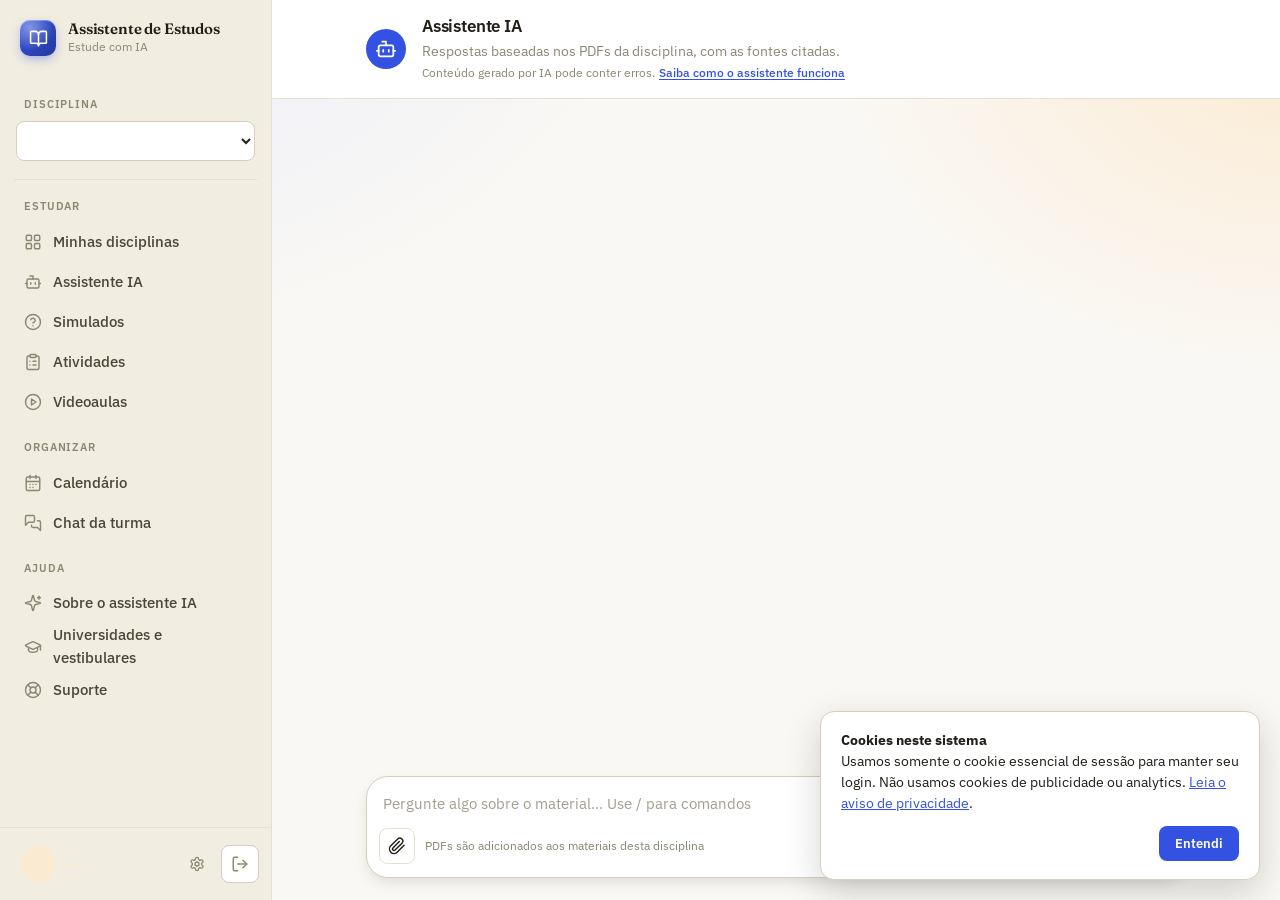
==== frontend/index.html @ 3749cef2 "Direitos do titular: baixar dados, excluir conta e canal LGPD (arts. 18 e 19) - GET /api/conta/meus-" ====
<!DOCTYPE html>
<html lang="pt-BR">
<head>
  <meta charset="UTF-8">
  <meta name="viewport" content="width=device-width, initial-scale=1.0">
  <title>Assistente de Estudos</title>
  <link rel="stylesheet" href="fontes/fontes.css">
  <link rel="stylesheet" href="style.css">
  <link rel="stylesheet" href="cookies.css">
  <script src="tema.js"></script>
</head>
<body class="pagina-app">
  <!-- Ícones (traço no estilo Lucide), usados com <svg><use href="#i-nome"/></svg> -->
  <svg class="sprite-icones" aria-hidden="true">
    <defs>
      <symbol id="i-livro" viewBox="0 0 24 24"><path d="M12 7v14"/><path d="M3 18a1 1 0 0 1-1-1V4a1 1 0 0 1 1-1h5a4 4 0 0 1 4 4 4 4 0 0 1 4-4h5a1 1 0 0 1 1 1v13a1 1 0 0 1-1 1h-6a3 3 0 0 0-3 3 3 3 0 0 0-3-3z"/></symbol>
      <symbol id="i-robo" viewBox="0 0 24 24"><path d="M12 8V4H8"/><rect width="16" height="12" x="4" y="8" rx="2"/><path d="M2 14h2"/><path d="M20 14h2"/><path d="M15 13v2"/><path d="M9 13v2"/></symbol>
      <symbol id="i-simulado" viewBox="0 0 24 24"><circle cx="12" cy="12" r="10"/><path d="M9.09 9a3 3 0 0 1 5.83 1c0 2-3 3-3 3"/><path d="M12 17h.01"/></symbol>
      <symbol id="i-atividade" viewBox="0 0 24 24"><rect width="8" height="4" x="8" y="2" rx="1"/><path d="M16 4h2a2 2 0 0 1 2 2v14a2 2 0 0 1-2 2H6a2 2 0 0 1-2-2V6a2 2 0 0 1 2-2h2"/><path d="M12 11h4"/><path d="M12 16h4"/><path d="M8 11h.01"/><path d="M8 16h.01"/></symbol>
      <symbol id="i-calendario" viewBox="0 0 24 24"><path d="M8 2v4"/><path d="M16 2v4"/><rect width="18" height="18" x="3" y="4" rx="2"/><path d="M3 10h18"/><path d="M8 14h.01"/><path d="M12 14h.01"/><path d="M16 14h.01"/><path d="M8 18h.01"/><path d="M12 18h.01"/></symbol>
      <symbol id="i-video" viewBox="0 0 24 24"><circle cx="12" cy="12" r="10"/><path d="m10 8 6 4-6 4Z"/></symbol>
      <symbol id="i-conversa" viewBox="0 0 24 24"><path d="M14 9a2 2 0 0 1-2 2H6l-4 4V4a2 2 0 0 1 2-2h8a2 2 0 0 1 2 2z"/><path d="M18 9h2a2 2 0 0 1 2 2v11l-4-4h-6a2 2 0 0 1-2-2v-1"/></symbol>
      <symbol id="i-grafico" viewBox="0 0 24 24"><path d="M3 3v16a2 2 0 0 0 2 2h16"/><path d="M18 17V9"/><path d="M13 17V5"/><path d="M8 17v-3"/></symbol>
      <symbol id="i-engrenagem" viewBox="0 0 24 24"><path d="M12.22 2h-.44a2 2 0 0 0-2 2v.18a2 2 0 0 1-1 1.73l-.43.25a2 2 0 0 1-2 0l-.15-.08a2 2 0 0 0-2.73.73l-.22.38a2 2 0 0 0 .73 2.73l.15.1a2 2 0 0 1 1 1.72v.51a2 2 0 0 1-1 1.74l-.15.09a2 2 0 0 0-.73 2.73l.22.38a2 2 0 0 0 2.73.73l.15-.08a2 2 0 0 1 2 0l.43.25a2 2 0 0 1 1 1.73V20a2 2 0 0 0 2 2h.44a2 2 0 0 0 2-2v-.18a2 2 0 0 1 1-1.73l.43-.25a2 2 0 0 1 2 0l.15.08a2 2 0 0 0 2.73-.73l.22-.39a2 2 0 0 0-.73-2.73l-.15-.08a2 2 0 0 1-1-1.74v-.5a2 2 0 0 1 1-1.74l.15-.09a2 2 0 0 0 .73-2.73l-.22-.38a2 2 0 0 0-2.73-.73l-.15.08a2 2 0 0 1-2 0l-.43-.25a2 2 0 0 1-1-1.73V4a2 2 0 0 0-2-2z"/><circle cx="12" cy="12" r="3"/></symbol>
      <symbol id="i-sair" viewBox="0 0 24 24"><path d="M9 21H5a2 2 0 0 1-2-2V5a2 2 0 0 1 2-2h4"/><path d="m16 17 5-5-5-5"/><path d="M21 12H9"/></symbol>
      <symbol id="i-menu" viewBox="0 0 24 24"><path d="M4 6h16M4 12h16M4 18h16"/></symbol>
      <symbol id="i-enviar" viewBox="0 0 24 24"><path d="M14.54 21.69a.5.5 0 0 0 .94-.03l6.5-19a.5.5 0 0 0-.64-.63l-19 6.5a.5.5 0 0 0-.02.93l7.93 3.18a2 2 0 0 1 1.11 1.11z"/><path d="m21.85 2.15-10.94 10.94"/></symbol>
      <symbol id="i-upload" viewBox="0 0 24 24"><path d="M21 15v4a2 2 0 0 1-2 2H5a2 2 0 0 1-2-2v-4"/><path d="m17 8-5-5-5 5"/><path d="M12 3v12"/></symbol>
      <symbol id="i-clipe" viewBox="0 0 24 24"><path d="m21.44 11.05-9.19 9.19a6 6 0 0 1-8.49-8.49l9.2-9.19a4 4 0 0 1 5.65 5.66l-9.2 9.19a2 2 0 0 1-2.82-2.83l8.48-8.48"/></symbol>
      <symbol id="i-parar" viewBox="0 0 24 24"><rect x="6" y="6" width="12" height="12" rx="2"/></symbol>
      <symbol id="i-mais" viewBox="0 0 24 24"><path d="M5 12h14"/><path d="M12 5v14"/></symbol>
      <symbol id="i-sino" viewBox="0 0 24 24"><path d="M10.27 21a2 2 0 0 0 3.46 0"/><path d="M3.26 15.33A1 1 0 0 0 4 17h16a1 1 0 0 0 .74-1.67C19.41 13.96 18 12.5 18 8A6 6 0 0 0 6 8c0 4.5-1.41 5.96-2.74 7.33"/></symbol>
      <symbol id="i-seta-esq" viewBox="0 0 24 24"><path d="m15 18-6-6 6-6"/></symbol>
      <symbol id="i-grade" viewBox="0 0 24 24"><rect width="7" height="7" x="3" y="3" rx="1.5"/><rect width="7" height="7" x="14" y="3" rx="1.5"/><rect width="7" height="7" x="14" y="14" rx="1.5"/><rect width="7" height="7" x="3" y="14" rx="1.5"/></symbol>
      <symbol id="i-busca" viewBox="0 0 24 24"><circle cx="11" cy="11" r="8"/><path d="m21 21-4.3-4.3"/></symbol>
      <symbol id="i-seta-dir" viewBox="0 0 24 24"><path d="m9 18 6-6-6-6"/></symbol>
      <symbol id="i-ajuda" viewBox="0 0 24 24"><circle cx="12" cy="12" r="10"/><path d="m4.93 4.93 4.24 4.24"/><path d="m14.83 9.17 4.24-4.24"/><path d="m14.83 14.83 4.24 4.24"/><path d="m9.17 14.83-4.24 4.24"/><circle cx="12" cy="12" r="4"/></symbol>
      <symbol id="i-brilho" viewBox="0 0 24 24"><path d="M9.94 15.5A2 2 0 0 0 8.5 14.06l-6.14-1.58a.5.5 0 0 1 0-.96L8.5 9.94A2 2 0 0 0 9.94 8.5l1.58-6.14a.5.5 0 0 1 .96 0L14.06 8.5A2 2 0 0 0 15.5 9.94l6.14 1.58a.5.5 0 0 1 0 .96L15.5 14.06a2 2 0 0 0-1.44 1.44l-1.58 6.14a.5.5 0 0 1-.96 0z"/><path d="M20 3v4"/><path d="M22 5h-4"/></symbol>
      <symbol id="i-formatura" viewBox="0 0 24 24"><path d="M21.42 10.922a1 1 0 0 0-.019-1.838L12.83 5.18a2 2 0 0 0-1.66 0L2.6 9.08a1 1 0 0 0 0 1.832l8.57 3.908a2 2 0 0 0 1.66 0z"/><path d="M22 10v6"/><path d="M6 12.5V16a6 3 0 0 0 12 0v-3.5"/></symbol>
    </defs>
  </svg>

  <!-- Barra do topo: só aparece no celular, para abrir a barra lateral -->
  <header class="barra-movel">
    <button type="button" id="abrir-lateral" class="botao-icone" aria-label="Abrir menu"
      aria-controls="lateral" aria-expanded="false"><svg><use href="#i-menu"/></svg></button>
    <span class="logo"><span class="logo-icone"><svg><use href="#i-livro"/></svg></span><strong>Assistente de Estudos</strong></span>
  </header>

  <div class="app">
    <aside class="lateral" id="lateral">
      <div class="lateral-logo">
        <span class="logo-icone"><svg><use href="#i-livro"/></svg></span>
        <div class="logo-texto">
          <strong>Assistente de Estudos</strong>
          <small>Estude com IA</small>
        </div>
      </div>

      <div class="lateral-meio">
        <section class="grupo-lateral">
          <h2>Disciplina</h2>
          <div class="linha-disciplina">
            <select id="select-disciplina" aria-label="Disciplina"></select>
            <button id="botao-nova-disciplina" type="button" class="botao-icone" title="Nova disciplina"
              aria-label="Nova disciplina" data-so-professor hidden><svg><use href="#i-mais"/></svg></button>
          </div>
          <button id="botao-remover-disciplina" type="button" class="link-perigo" hidden>Remover disciplina</button>
        </section>

        <nav class="menu grupo-lateral" id="menu" aria-label="Menu principal">
          <h2>Estudar</h2>
          <button type="button" data-tela="disciplinas"><svg><use href="#i-grade"/></svg><span>Minhas disciplinas</span></button>
          <button type="button" data-tela="assistente"><svg><use href="#i-robo"/></svg><span>Assistente IA</span></button>
          <button type="button" data-tela="simulados"><svg><use href="#i-simulado"/></svg><span>Simulados</span></button>
          <button type="button" data-tela="atividades"><svg><use href="#i-atividade"/></svg><span>Atividades</span></button>
          <button type="button" data-tela="videos"><svg><use href="#i-video"/></svg><span>Videoaulas</span></button>
          <h2>Organizar</h2>
          <button type="button" data-tela="calendario"><svg><use href="#i-calendario"/></svg><span>Calendário</span></button>
          <button type="button" data-tela="turma"><svg><use href="#i-conversa"/></svg><span>Chat da turma</span></button>
          <button type="button" data-tela="painel" data-so-professor hidden><svg><use href="#i-grafico"/></svg><span>Painel da turma</span></button>
          <h2>Ajuda</h2>
          <button type="button" data-tela="sobre-ia"><svg><use href="#i-brilho"/></svg><span>Sobre o assistente IA</span></button>
          <button type="button" data-tela="parcerias"><svg><use href="#i-formatura"/></svg><span>Universidades e vestibulares</span></button>
          <button type="button" data-tela="suporte"><svg><use href="#i-ajuda"/></svg><span>Suporte</span></button>
        </nav>

        <section id="secao-materiais" class="grupo-lateral" hidden>
          <h2>Materiais</h2>
          <label class="botao-upload" data-so-professor hidden>
            <svg><use href="#i-upload"/></svg> Enviar PDF
            <input type="file" id="input-pdf" accept=".pdf" multiple hidden>
          </label>
          <p class="dica aviso-upload" data-so-professor hidden>Não envie PDFs com dados pessoais de outras
            pessoas (listas de chamada, notas, documentos). O texto vai para o provedor de IA.</p>
          <p id="status-upload" class="status"></p>
          <ul id="lista-documentos"></ul>
        </section>
      </div>

      <!-- Conta: clicar abre as Configurações -->
      <div class="lateral-conta">
        <button type="button" class="conta" data-tela="config" title="Configurações da conta">
          <span class="avatar" id="avatar-usuario" aria-hidden="true"></span>
          <span class="conta-texto">
            <strong id="nome-usuario"></strong>
            <span id="tipo-usuario" class="selo"></span>
          </span>
          <svg class="engrenagem" aria-hidden="true"><use href="#i-engrenagem"/></svg>
        </button>
        <button type="button" id="botao-sair" class="botao-icone" title="Sair" aria-label="Sair"><svg><use href="#i-sair"/></svg></button>
      </div>
    </aside>
    <div class="fundo-lateral" id="fundo-lateral" hidden></div>

    <!-- Cada <main class="tela"> é uma opção do menu; só uma fica visível -->
    <main class="tela pagina" id="tela-disciplinas" hidden>
      <header class="cabecalho-pagina">
        <span class="icone-pagina"><svg><use href="#i-grade"/></svg></span>
        <div>
          <h2>Minhas disciplinas</h2>
          <p>Encontre uma disciplina, acompanhe seu progresso nas aulas e veja as atividades de cada uma.</p>
        </div>
      </header>

      <div class="resumo-geral" id="resumo-geral"></div>

      <div class="barra-busca">
        <label class="campo-busca">
          <svg><use href="#i-busca"/></svg>
          <input type="search" id="busca-disciplinas" placeholder="Buscar disciplina, aula ou atividade..."
            autocomplete="off" aria-label="Buscar disciplinas">
          <kbd title="Atalho para buscar">/</kbd>
        </label>
        <div class="filtros" role="group" aria-label="Filtrar disciplinas">
          <button type="button" class="filtro ativo" data-filtro="todas">Todas</button>
          <button type="button" class="filtro" data-filtro="andamento">Em andamento</button>
          <button type="button" class="filtro" data-filtro="pendencias">Com pendências</button>
          <button type="button" class="filtro" data-filtro="concluidas">Concluídas</button>
        </div>
        <div class="matricular-materia" id="bloco-matricular" hidden>
          <select id="select-nova-materia" aria-label="Escolher matéria para adicionar"></select>
          <button type="button" id="botao-matricular" class="botao-icone" title="Adicionar matéria">
            <svg><use href="#i-mais"/></svg>
          </button>
        </div>
      </div>

      <p class="contagem-busca" id="contagem-busca" aria-live="polite"></p>
      <div class="grade-disciplinas" id="grade-disciplinas"></div>
    </main>

    <main class="tela chat" id="tela-assistente">
      <header class="cabecalho-pagina cabecalho-chat">
        <span class="icone-pagina avatar-logo-assistente" role="img" aria-label="Logo do Assistente de Estudos"><svg><use href="#i-robo"/></svg></span>
        <div>
          <h2>Assistente IA</h2>
          <p id="assistente-subtitulo">Respostas baseadas nos PDFs da disciplina, com as fontes citadas.</p>
          <p class="aviso-ia">Conteúdo gerado por IA pode conter erros.
            <button type="button" class="link-ia" data-tela="sobre-ia">Saiba como o assistente funciona</button></p>
        </div>
      </header>
      <div id="mensagens"></div>
      <form id="form-pergunta" class="compositor">
        <div class="compositor-caixa">
          <div id="anexos-chat" class="anexos-chat" aria-label="Arquivos anexados" hidden></div>
          <div class="compositor-editor">
            <textarea id="input-pergunta" rows="1" placeholder="Pergunte algo sobre o material... Use / para comandos" autocomplete="off" aria-label="Escreva sua pergunta"></textarea>
            <div id="menu-comandos" class="menu-comandos" role="listbox" aria-label="Comandos" hidden></div>
          </div>
          <div class="compositor-rodape">
            <div class="compositor-esquerda">
              <button type="button" id="anexar-pdf" class="botao-anexo" aria-label="Anexar PDF" title="Anexar PDF"><svg><use href="#i-clipe"/></svg></button>
              <span class="compositor-dica">PDFs são adicionados aos materiais desta disciplina</span>
            </div>
            <button type="submit" id="enviar-pergunta" class="botao-enviar-chat" aria-label="Enviar pergunta">
              <svg class="icone-enviar"><use href="#i-enviar"/></svg><svg class="icone-parar" hidden><use href="#i-parar"/></svg><span class="label-enviar">Enviar</span>
            </button>
          </div>
          <input type="file" id="input-anexos" accept=".pdf,application/pdf" multiple hidden>
        </div>
        <p id="compositor-estado" class="compositor-estado" aria-live="polite"></p>
      </form>
    </main>

    <main class="tela pagina" id="tela-simulados" hidden>
      <header class="cabecalho-pagina">
        <span class="icone-pagina"><svg><use href="#i-simulado"/></svg></span>
        <div>
          <h2>Simulados</h2>
          <p>Questões de múltipla escolha geradas a partir dos materiais, com correção e explicação.</p>
        </div>
      </header>
      <div class="precisa-disciplina">
        <form id="form-simulado" class="cartao-form linha-form">
          <label>Material <select id="simulado-arquivo" required></select></label>
          <label>Questões
            <select id="simulado-quantidade">
              <option>5</option><option selected>10</option><option>15</option><option>20</option>
            </select>
          </label>
          <button type="submit" class="botao-primario">Gerar simulado</button>
        </form>
        <div id="simulado-area"></div>
        <h3 class="titulo-secao">Meus resultados</h3>
        <div id="simulado-historico"></div>
      </div>
    </main>

    <main class="tela pagina" id="tela-atividades" hidden>
      <header class="cabecalho-pagina">
        <span class="icone-pagina"><svg><use href="#i-atividade"/></svg></span>
        <div>
          <h2>Atividades</h2>
          <p>Tarefas publicadas pelo professor, com prazo de entrega e correção.</p>
        </div>
      </header>
      <div class="precisa-disciplina">
        <form id="form-atividade" class="cartao-form" data-so-professor hidden>
          <h3>Nova atividade</h3>
          <div class="linha-campos">
            <label>Título <input type="text" name="titulo" required maxlength="150"></label>
            <label>Prazo de entrega <input type="date" name="prazo" required></label>
          </div>
          <label>Enunciado <textarea name="descricao" rows="4" maxlength="5000"></textarea></label>
          <button type="submit" class="botao-primario">Publicar atividade</button>
        </form>
        <div id="lista-atividades"></div>
      </div>
    </main>

    <main class="tela pagina" id="tela-calendario" hidden>
      <header class="cabecalho-pagina">
        <span class="icone-pagina"><svg><use href="#i-calendario"/></svg></span>
        <div>
          <h2>Calendário</h2>
          <p>Aulas, provas, prazos e lembretes nos dias e horários que você escolher.</p>
        </div>
        <button type="button" id="botao-notificacoes" class="botao-secundario" hidden>🔔 Ativar notificações</button>
      </header>
      <div class="precisa-disciplina">
        <!-- Cartão de agendamento: dias à esquerda, horários à direita, resumo embaixo -->
        <section class="agenda">
          <div class="agenda-corpo">
            <div class="agenda-calendario">
              <div class="calendario-topo">
                <strong id="mes-titulo"></strong>
                <button type="button" id="mes-hoje">Hoje</button>
                <button type="button" id="mes-anterior" aria-label="Mês anterior"><svg><use href="#i-seta-esq"/></svg></button>
                <button type="button" id="mes-seguinte" aria-label="Próximo mês"><svg><use href="#i-seta-dir"/></svg></button>
              </div>
              <div class="legenda">
                <span><i class="ponto turma"></i> Turma</span>
                <span><i class="ponto pessoal"></i> Pessoal</span>
                <span><i class="ponto prazo"></i> Prazo de atividade</span>
                <span><i class="ponto escolhido"></i> Escolhido</span>
              </div>
              <div id="grade-calendario" class="grade-calendario"></div>
              <p class="dica">Clique nos dias em que quer ser lembrado. Dá para escolher vários.</p>
            </div>
            <div class="agenda-horarios" id="lista-horarios" role="listbox" aria-label="Horário"></div>
          </div>

          <form id="form-evento" class="agenda-rodape">
            <div class="linha-campos">
              <label>O que lembrar <input type="text" name="titulo" required maxlength="120" placeholder="Ex.: Revisar SQL"></label>
              <label>Repetir
                <select name="repetir">
                  <option value="1">Não repetir</option>
                  <option value="4">Toda semana, por 4 semanas</option>
                  <option value="8">Toda semana, por 8 semanas</option>
                  <option value="12">Toda semana, por 12 semanas</option>
                  <option value="16">Toda semana, por 16 semanas</option>
                </select>
              </label>
            </div>
            <label>Observação <input type="text" name="descricao" maxlength="1000" placeholder="Opcional"></label>
            <div class="linha-resumo">
              <p id="resumo-agenda" class="resumo-agenda">Escolha um ou mais dias no calendário.</p>
              <button type="button" id="limpar-dias" class="link-perigo" hidden>Limpar dias</button>
              <button type="submit" id="salvar-evento" class="botao-primario" disabled>Salvar lembrete</button>
            </div>
          </form>
        </section>

        <h3 id="dia-titulo" class="titulo-secao">Próximos eventos</h3>
        <div id="lista-eventos"></div>
      </div>
    </main>

    <main class="tela pagina" id="tela-videos" hidden>
      <header class="cabecalho-pagina">
        <span class="icone-pagina"><svg><use href="#i-video"/></svg></span>
        <div>
          <h2>Videoaulas</h2>
          <p>Vídeos indicados pelo professor para complementar o material.</p>
        </div>
      </header>
      <div class="precisa-disciplina">
        <form id="form-video" class="cartao-form" data-so-professor hidden>
          <h3>Adicionar videoaula</h3>
          <div class="linha-campos">
            <label>Título <input type="text" name="titulo" required maxlength="150"></label>
            <label>Link do vídeo <small>(YouTube ou outro site)</small>
              <input type="url" name="url" required placeholder="https://www.youtube.com/watch?v=...">
            </label>
          </div>
          <label>Descrição <textarea name="descricao" rows="2" maxlength="1000"></textarea></label>
          <button type="submit" class="botao-primario">Adicionar</button>
        </form>
        <div id="lista-videos" class="grade-videos"></div>
      </div>
    </main>

    <main class="tela chat" id="tela-turma" hidden>
      <header class="cabecalho-pagina cabecalho-chat">
        <span class="icone-pagina"><svg><use href="#i-conversa"/></svg></span>
        <div>
          <h2>Chat da turma <small id="turma-disciplina"></small></h2>
          <p>Converse com colegas e professores da disciplina.</p>
        </div>
      </header>
      <div id="mensagens-turma" class="precisa-disciplina"></div>
      <form id="form-turma" class="precisa-disciplina compositor">
        <input type="text" id="input-turma" placeholder="Escreva para a turma..." autocomplete="off" maxlength="1000">
        <button type="submit"><svg><use href="#i-enviar"/></svg><span>Enviar</span></button>
      </form>
    </main>

    <main class="tela pagina" id="tela-painel" hidden>
      <header class="cabecalho-pagina">
        <span class="icone-pagina"><svg><use href="#i-grafico"/></svg></span>
        <div>
          <h2>Painel da turma</h2>
          <p>Desempenho e dúvidas dos alunos em <strong id="painel-disciplina"></strong>.</p>
        </div>
      </header>
      <div class="precisa-disciplina">
        <div class="abas">
          <button type="button" class="aba ativa" data-aba="notas">Notas dos simulados</button>
          <button type="button" class="aba" data-aba="perguntas">Perguntas dos alunos</button>
        </div>
        <div id="painel-conteudo"></div>
      </div>
    </main>

    <main class="tela pagina" id="tela-parcerias" hidden>
      <header class="cabecalho-pagina">
        <span class="icone-pagina"><svg><use href="#i-formatura"/></svg></span>
        <div>
          <h2>Universidades e vestibulares</h2>
          <p>Informativo: cursos de TI de universidades conhecidas, nota do MEC e formas de ingresso. Não há parceria
            formal com essas instituições.</p>
        </div>
      </header>

      <section class="hero-parcerias">
        <span class="hero-selo">🎓 Cursos de TI pelo país</span>
        <h3>Compare cursos de tecnologia de universidades conhecidas</h3>
        <p>Nota do MEC, forma de ingresso e datas de inscrição, úteis para transferência, segunda graduação ou para
          indicar a colegas.</p>
        <div id="resumo-parcerias" class="resumo-parcerias"></div>
      </section>

      <div id="destaque-inscricao" class="destaque-inscricao" hidden></div>

      <div class="barra-parcerias">
        <label class="busca-parcerias">
          <svg aria-hidden="true"><use href="#i-busca"/></svg>
          <input type="search" id="busca-parcerias" placeholder="Buscar universidade, sigla ou cidade..." autocomplete="off">
        </label>
        <select id="regiao-parcerias" aria-label="Filtrar por região"></select>
      </div>
      <div class="filtros-parcerias" id="filtros-parcerias" role="group" aria-label="Filtrar por tipo de ingresso"></div>

      <div id="lista-parcerias" class="grade-parcerias"></div>

      <p class="aviso-fontes glare">ℹ️ O <strong>CPC</strong> (Conceito Preliminar de Curso, de 1 a 5) vem do ranking
        do MEC compilado por portais de vestibular e pode estar desatualizado; as datas vêm dos sites oficiais.
        Confira sempre o <strong>edital oficial</strong> antes de se inscrever.</p>
    </main>

    <main class="tela pagina" id="tela-sobre-ia" hidden>
      <header class="cabecalho-pagina">
        <span class="icone-pagina"><svg><use href="#i-brilho"/></svg></span>
        <div>
          <h2>Sobre o assistente IA</h2>
          <p>O que é o assistente, onde a inteligência artificial é usada no sistema e como usá-la bem.</p>
        </div>
      </header>

      <section class="identificacao-ia glare">
        <span class="selo-ia"><svg><use href="#i-robo"/></svg> Você está usando uma inteligência artificial</span>
        <p>O <strong>Assistente IA</strong> não é uma pessoa nem um professor. É um programa que usa um
          <strong>modelo de linguagem generativo</strong> para escrever respostas a partir dos PDFs da disciplina.
          Ele pode errar: confira sempre as fontes citadas e, em caso de dúvida, fale com o professor.</p>
        <dl class="ficha-ia" id="ficha-ia"><div><dt>Modelo</dt><dd>Carregando...</dd></div></dl>
      </section>

      <h3 class="titulo-secao">Como uma resposta é gerada</h3>
      <ol class="passos-ia">
        <li class="glare"><strong>Indexação</strong><span>Cada PDF enviado é dividido em trechos, e cada trecho vira um vetor numérico (embedding).</span></li>
        <li class="glare"><strong>Busca</strong><span>Sua pergunta também vira um vetor, e o sistema encontra os <b data-ia="top_k">5</b> trechos mais parecidos do material.</span></li>
        <li class="glare"><strong>Geração</strong><span>Os trechos e a pergunta vão para o modelo, que é instruído a responder <em>somente</em> com base neles.</span></li>
        <li class="glare"><strong>Citação</strong><span>A resposta mostra de qual arquivo e página veio cada informação. Se não achar, o assistente avisa.</span></li>
      </ol>
      <p class="dica">Essa técnica se chama <strong>RAG</strong> (Retrieval-Augmented Generation, ou geração aumentada por recuperação).</p>

      <h3 class="titulo-secao">Onde a IA é usada</h3>
      <div class="tabela-rolavel">
        <table>
          <thead><tr><th>Área</th><th>Usa IA?</th><th>O que a IA faz</th></tr></thead>
          <tbody>
            <tr><td>Assistente IA (chat)</td><td><span class="etiqueta azul">Sim</span></td><td>Responde perguntas com base nos trechos do material, citando as fontes.</td></tr>
            <tr><td>Resumo e flashcards</td><td><span class="etiqueta azul">Sim</span></td><td>Lê o PDF inteiro e gera um resumo de estudo ou cartões de pergunta e resposta.</td></tr>
            <tr><td>Simulados</td><td><span class="etiqueta azul">Sim</span></td><td>Cria questões de múltipla escolha com explicação. A correção é automática, pelo gabarito.</td></tr>
            <tr><td>Envio de PDFs</td><td><span class="etiqueta azul">Sim</span></td><td>Gera os embeddings usados na busca. O conteúdo do arquivo não é alterado.</td></tr>
            <tr><td>Atividades</td><td><span class="etiqueta verde">Não</span></td><td>Publicadas e corrigidas pelo professor.</td></tr>
            <tr><td>Calendário, videoaulas e chat da turma</td><td><span class="etiqueta verde">Não</span></td><td>Conteúdo escrito por alunos e professores.</td></tr>
          </tbody>
        </table>
      </div>

      <div class="colunas colunas-ia">
        <div class="cartao-form glare">
          <h3>O que o assistente faz</h3>
          <ul class="lista-ia pode">
            <li>Explica conceitos do material com outras palavras</li>
            <li>Resume aulas e cria perguntas de revisão</li>
            <li>Aponta arquivo e página de cada informação</li>
            <li>Avisa quando a resposta não está no material</li>
          </ul>
        </div>
        <div class="cartao-form glare">
          <h3>O que ele não faz</h3>
          <ul class="lista-ia nao-pode">
            <li>Usar conhecimento de fora dos PDFs da disciplina</li>
            <li>Ler PDFs escaneados (só imagem, sem texto)</li>
            <li>Lembrar de conversas anteriores: cada pergunta é independente</li>
            <li>Substituir o professor, corrigir atividades ou dar notas</li>
          </ul>
        </div>
        <div class="cartao-form glare">
          <h3>Seus dados</h3>
          <ul class="lista-ia">
            <li>As perguntas e os trechos do material são enviados à API do <span data-ia="provedor">Google Gemini</span> para gerar a resposta.</li>
            <li>Suas perguntas e as respostas ficam salvas, e o <strong>professor pode vê-las</strong> no Painel da turma.</li>
            <li>Não escreva senhas, documentos ou dados pessoais nas perguntas.</li>
          </ul>
        </div>
        <div class="cartao-form glare">
          <h3>Uso responsável</h3>
          <ul class="lista-ia">
            <li>Use a IA para estudar, não para copiar respostas de atividades avaliadas.</li>
            <li>Confira as fontes antes de confiar em uma resposta.</li>
            <li>Se o assistente errar ou inventar algo, relate na aba <button type="button" class="link-ia" data-tela="suporte">Suporte</button>.</li>
          </ul>
        </div>
      </div>
    </main>

    <main class="tela pagina" id="tela-suporte" hidden>
      <header class="cabecalho-pagina">
        <span class="icone-pagina"><svg><use href="#i-ajuda"/></svg></span>
        <div>
          <h2>Suporte</h2>
          <p id="suporte-subtitulo">Respostas para as dúvidas mais comuns e um canal para relatar problemas.</p>
        </div>
      </header>

      <label class="campo-busca busca-faq">
        <svg><use href="#i-busca"/></svg>
        <input type="search" id="busca-faq" placeholder="Buscar nas perguntas frequentes..." autocomplete="off" aria-label="Buscar nas perguntas frequentes">
      </label>
      <h3 class="titulo-secao">Perguntas frequentes</h3>
      <div class="lista-animada"><div class="faq lista-animada-rolagem" id="faq" tabindex="0" aria-label="Perguntas frequentes (use as setas para navegar)"></div></div>
      <p class="dica" id="faq-vazio" hidden>Nenhuma pergunta encontrada. Abra um chamado abaixo.</p>

      <h3 class="titulo-secao">Não achou o que procurava?</h3>
      <form id="form-chamado" class="cartao-form">
        <h3>Abrir chamado</h3>
        <div class="linha-campos">
          <label>Assunto <input type="text" name="assunto" required maxlength="150" placeholder="Ex.: Erro ao enviar PDF"></label>
          <label>Categoria
            <select name="categoria" id="categoria-chamado">
              <option>Dúvida de uso</option>
              <option>Problema técnico</option>
              <option>Assistente IA</option>
              <option>Conta e acesso</option>
              <option>Privacidade e dados pessoais (LGPD)</option>
              <option>Sugestão</option>
            </select>
          </label>
        </div>
        <label>Descreva o que aconteceu <small>(o que você fez, o que esperava e a mensagem de erro, se houver)</small>
          <textarea name="mensagem" rows="4" required maxlength="5000"></textarea>
        </label>
        <button type="submit" class="botao-primario">Enviar chamado</button>
        <p class="status" role="status"></p>
      </form>

      <h3 class="titulo-secao" id="titulo-chamados">Meus chamados</h3>
      <div class="lista-animada"><div id="lista-chamados" class="lista-animada-rolagem" tabindex="0" aria-label="Chamados (use as setas para navegar)"></div></div>
    </main>

    <main class="tela pagina" id="tela-config" hidden>
      <header class="cabecalho-pagina">
        <span class="icone-pagina"><svg><use href="#i-engrenagem"/></svg></span>
        <div>
          <h2>Configurações</h2>
          <p>Seu perfil, sua senha e a aparência do sistema.</p>
        </div>
      </header>
      <div class="colunas">
        <form id="form-perfil" class="cartao-form">
          <h3>Perfil</h3>
          <label>Nome <input type="text" name="nome" required autocomplete="name"></label>
          <label>E-mail <input type="email" name="email" disabled></label>
          <label>Tipo de conta <input type="text" name="tipo" disabled></label>
          <button type="submit" class="botao-primario">Salvar</button>
          <p class="status" role="status"></p>
        </form>

        <form id="form-senha" class="cartao-form">
          <h3>Trocar senha</h3>
          <label>Senha atual <input type="password" name="senha_atual" required autocomplete="current-password"></label>
          <label>Nova senha <small>(10 a 128 caracteres)</small>
            <input type="password" name="nova_senha" required minlength="10" maxlength="128" autocomplete="new-password">
          </label>
          <label>Confirmar nova senha
            <input type="password" name="confirmar" required minlength="10" maxlength="128" autocomplete="new-password">
          </label>
          <button type="submit" class="botao-primario">Trocar senha</button>
          <p class="status" role="status"></p>
        </form>

        <div class="cartao-form">
          <h3>Aparência</h3>
          <fieldset class="escolha-tema">
            <legend class="rotulo">Tema</legend>
            <label><input type="radio" name="tema" value="claro"><span>☀️ Claro</span></label>
            <label><input type="radio" name="tema" value="escuro"><span>🌙 Escuro</span></label>
          </fieldset>
        </div>

        <div class="cartao-form">
          <h3>Segurança</h3>
          <p class="dica">Saia da sua conta em todos os outros navegadores e dispositivos.</p>
          <button type="button" id="botao-encerrar-sessoes" class="botao-secundario">Encerrar outras sessões</button>
          <p class="status" id="status-sessoes" role="status"></p>
        </div>

        <div class="cartao-form">
          <h3>Privacidade e cookies</h3>
          <p class="dica">Este sistema usa apenas o cookie essencial de sessão.</p>
          <a href="/privacidade.html">Abrir aviso de privacidade</a><br>
          <button type="button" id="abrir-aviso-cookies" class="botao-secundario">Rever aviso de cookies</button>
        </div>

        <div class="cartao-form cartao-seus-dados">
          <h3>Seus dados</h3>
          <p class="dica">Baixe tudo o que o sistema guarda sobre você, num arquivo JSON, ou exclua sua conta.
            Outros pedidos: Suporte, categoria "Privacidade e dados pessoais (LGPD)".</p>
          <a class="botao-secundario" href="/api/conta/meus-dados" download>Baixar meus dados</a>
          <form id="form-excluir-conta" class="form-excluir-conta">
            <h4>Excluir minha conta</h4>
            <p class="dica">Apaga sua conta, perguntas, notas, mensagens, entregas e lembretes. Disciplinas que você
              criou continuam para os alunos, sem o seu nome. Não dá para desfazer.</p>
            <label>Sua senha <input type="password" name="senha" autocomplete="current-password" required maxlength="128"></label>
            <label>Digite EXCLUIR para confirmar <input type="text" name="confirmacao" autocomplete="off" required maxlength="20"></label>
            <button type="submit" class="botao-perigo">Excluir minha conta</button>
            <p class="status" role="status"></p>
          </form>
        </div>

        <div class="cartao-form" data-so-admin hidden>
          <h3>Disciplinas sem professor</h3>
          <p class="dica">Ficaram de professores que excluíram a conta. Transfira para outro professor ou remova a
            disciplina pelo menu lateral.</p>
          <ul id="lista-sem-professor" class="lista-sem-professor"></ul>
          <p class="status" id="status-sem-professor" role="status"></p>
        </div>
      </div>
    </main>
  </div>

  <!-- Avisos de lembretes na hora marcada (aparecem em qualquer tela) -->
  <div id="avisos" class="avisos" aria-live="polite"></div>

  <!-- Ciência do aviso de privacidade e idade mínima (contas criadas antes da regra ou aviso atualizado) -->
  <dialog id="modal-ciencia" class="modal-ciencia" aria-labelledby="titulo-ciencia">
    <form id="form-ciencia">
      <h2 id="titulo-ciencia">Antes de continuar</h2>
      <p>O aviso de privacidade foi atualizado ou ainda falta confirmar a idade mínima. Leia o aviso e confirme
        para seguir usando o Assistente de Estudos.</p>
      <label class="caixa-declaracao"><input type="checkbox" name="aceite_privacidade">
        <span>Li o <a href="/privacidade.html" target="_blank" rel="noopener">aviso de privacidade</a>.</span></label>
      <label class="caixa-declaracao"><input type="checkbox" name="declara_maioridade">
        <span>Tenho 18 anos ou mais.</span></label>
      <p class="status" role="alert"></p>
      <div class="linha-botoes">
        <button type="submit" class="botao-primario">Continuar</button>
        <button type="button" id="botao-menor-18" class="botao-secundario">Tenho menos de 18 anos</button>
      </div>
      <div id="texto-menor-18" class="menor-18" hidden>
        <p>O Assistente de Estudos é só para quem tem 18 anos ou mais, porque o provedor de IA que usamos não permite
          o uso por menores. Você pode baixar seus dados e excluir a conta agora.</p>
        <div class="linha-botoes">
          <a class="botao-secundario" href="/api/conta/meus-dados" download>Baixar meus dados</a>
          <button type="button" id="botao-excluir-menor" class="botao-perigo">Excluir minha conta</button>
          <button type="button" id="botao-sair-menor" class="botao-secundario">Sair</button>
        </div>
        <div id="excluir-menor" class="excluir-menor" hidden>
          <label>Sua senha <input type="password" id="senha-excluir-menor" autocomplete="current-password" maxlength="128"></label>
          <button type="button" id="confirmar-excluir-menor" class="botao-perigo">Confirmar exclusão</button>
          <p class="status" role="status"></p>
        </div>
      </div>
    </form>
  </dialog>

  <script src="app.js"></script>
  <script src="disciplinas.js"></script>
  <script src="cursor-alvo.js"></script>
  <script src="simulados.js"></script>
  <script src="atividades.js"></script>
  <script src="calendario.js"></script>
  <script src="videos.js"></script>
  <script src="turma.js"></script>
  <script src="config.js"></script>
  <script src="sobre-ia.js"></script>
  <script src="parcerias.js"></script>
  <script src="suporte.js"></script>
  <script src="lista-animada.js"></script>
  <script src="brilho-especular.js"></script>
  <script src="botoes.js"></script>
  <script src="cookies.js"></script>
</body>
</html>
---- frontend/fontes/fontes.css ----
/* Fontes servidas pelo próprio app (sem requisições ao Google Fonts, que
   receberia o IP de cada visitante). Fraunces e IBM Plex Sans: SIL Open Font
   License 1.1; textos das licenças nesta pasta. Só os subconjuntos latin e
   latin-ext, suficientes para o português. */

/* Fraunces · latin-ext */
@font-face {
  font-family: 'Fraunces';
  font-style: normal;
  font-weight: 500;
  font-display: swap;
  src: url(fraunces-latin-ext.woff2) format('woff2');
  unicode-range: U+0100-02BA, U+02BD-02C5, U+02C7-02CC, U+02CE-02D7, U+02DD-02FF, U+0304, U+0308, U+0329, U+1D00-1DBF, U+1E00-1E9F, U+1EF2-1EFF, U+2020, U+20A0-20AB, U+20AD-20C4, U+2113, U+2C60-2C7F, U+A720-A7FF;
}

/* Fraunces · latin */
@font-face {
  font-family: 'Fraunces';
  font-style: normal;
  font-weight: 500;
  font-display: swap;
  src: url(fraunces-latin.woff2) format('woff2');
  unicode-range: U+0000-00FF, U+0131, U+0152-0153, U+02BB-02BC, U+02C6, U+02DA, U+02DC, U+0304, U+0308, U+0329, U+2000-206F, U+20AC, U+2122, U+2191, U+2193, U+2212, U+2215, U+FEFF, U+FFFD;
}

/* Fraunces · latin-ext */
@font-face {
  font-family: 'Fraunces';
  font-style: normal;
  font-weight: 600;
  font-display: swap;
  src: url(fraunces-latin-ext.woff2) format('woff2');
  unicode-range: U+0100-02BA, U+02BD-02C5, U+02C7-02CC, U+02CE-02D7, U+02DD-02FF, U+0304, U+0308, U+0329, U+1D00-1DBF, U+1E00-1E9F, U+1EF2-1EFF, U+2020, U+20A0-20AB, U+20AD-20C4, U+2113, U+2C60-2C7F, U+A720-A7FF;
}

/* Fraunces · latin */
@font-face {
  font-family: 'Fraunces';
  font-style: normal;
  font-weight: 600;
  font-display: swap;
  src: url(fraunces-latin.woff2) format('woff2');
  unicode-range: U+0000-00FF, U+0131, U+0152-0153, U+02BB-02BC, U+02C6, U+02DA, U+02DC, U+0304, U+0308, U+0329, U+2000-206F, U+20AC, U+2122, U+2191, U+2193, U+2212, U+2215, U+FEFF, U+FFFD;
}

/* Fraunces · latin-ext */
@font-face {
  font-family: 'Fraunces';
  font-style: normal;
  font-weight: 700;
  font-display: swap;
  src: url(fraunces-latin-ext.woff2) format('woff2');
  unicode-range: U+0100-02BA, U+02BD-02C5, U+02C7-02CC, U+02CE-02D7, U+02DD-02FF, U+0304, U+0308, U+0329, U+1D00-1DBF, U+1E00-1E9F, U+1EF2-1EFF, U+2020, U+20A0-20AB, U+20AD-20C4, U+2113, U+2C60-2C7F, U+A720-A7FF;
}

/* Fraunces · latin */
@font-face {
  font-family: 'Fraunces';
  font-style: normal;
  font-weight: 700;
  font-display: swap;
  src: url(fraunces-latin.woff2) format('woff2');
  unicode-range: U+0000-00FF, U+0131, U+0152-0153, U+02BB-02BC, U+02C6, U+02DA, U+02DC, U+0304, U+0308, U+0329, U+2000-206F, U+20AC, U+2122, U+2191, U+2193, U+2212, U+2215, U+FEFF, U+FFFD;
}

/* IBM Plex Sans · latin-ext */
@font-face {
  font-family: 'IBM Plex Sans';
  font-style: normal;
  font-weight: 400;
  font-stretch: 100%;
  font-display: swap;
  src: url(ibm-plex-sans-latin-ext.woff2) format('woff2');
  unicode-range: U+0100-02BA, U+02BD-02C5, U+02C7-02CC, U+02CE-02D7, U+02DD-02FF, U+0304, U+0308, U+0329, U+1D00-1DBF, U+1E00-1E9F, U+1EF2-1EFF, U+2020, U+20A0-20AB, U+20AD-20C4, U+2113, U+2C60-2C7F, U+A720-A7FF;
}

/* IBM Plex Sans · latin */
@font-face {
  font-family: 'IBM Plex Sans';
  font-style: normal;
  font-weight: 400;
  font-stretch: 100%;
  font-display: swap;
  src: url(ibm-plex-sans-latin.woff2) format('woff2');
  unicode-range: U+0000-00FF, U+0131, U+0152-0153, U+02BB-02BC, U+02C6, U+02DA, U+02DC, U+0304, U+0308, U+0329, U+2000-206F, U+20AC, U+2122, U+2191, U+2193, U+2212, U+2215, U+FEFF, U+FFFD;
}

/* IBM Plex Sans · latin-ext */
@font-face {
  font-family: 'IBM Plex Sans';
  font-style: normal;
  font-weight: 500;
  font-stretch: 100%;
  font-display: swap;
  src: url(ibm-plex-sans-latin-ext.woff2) format('woff2');
  unicode-range: U+0100-02BA, U+02BD-02C5, U+02C7-02CC, U+02CE-02D7, U+02DD-02FF, U+0304, U+0308, U+0329, U+1D00-1DBF, U+1E00-1E9F, U+1EF2-1EFF, U+2020, U+20A0-20AB, U+20AD-20C4, U+2113, U+2C60-2C7F, U+A720-A7FF;
}

/* IBM Plex Sans · latin */
@font-face {
  font-family: 'IBM Plex Sans';
  font-style: normal;
  font-weight: 500;
  font-stretch: 100%;
  font-display: swap;
  src: url(ibm-plex-sans-latin.woff2) format('woff2');
  unicode-range: U+0000-00FF, U+0131, U+0152-0153, U+02BB-02BC, U+02C6, U+02DA, U+02DC, U+0304, U+0308, U+0329, U+2000-206F, U+20AC, U+2122, U+2191, U+2193, U+2212, U+2215, U+FEFF, U+FFFD;
}

/* IBM Plex Sans · latin-ext */
@font-face {
  font-family: 'IBM Plex Sans';
  font-style: normal;
  font-weight: 600;
  font-stretch: 100%;
  font-display: swap;
  src: url(ibm-plex-sans-latin-ext.woff2) format('woff2');
  unicode-range: U+0100-02BA, U+02BD-02C5, U+02C7-02CC, U+02CE-02D7, U+02DD-02FF, U+0304, U+0308, U+0329, U+1D00-1DBF, U+1E00-1E9F, U+1EF2-1EFF, U+2020, U+20A0-20AB, U+20AD-20C4, U+2113, U+2C60-2C7F, U+A720-A7FF;
}

/* IBM Plex Sans · latin */
@font-face {
  font-family: 'IBM Plex Sans';
  font-style: normal;
  font-weight: 600;
  font-stretch: 100%;
  font-display: swap;
  src: url(ibm-plex-sans-latin.woff2) format('woff2');
  unicode-range: U+0000-00FF, U+0131, U+0152-0153, U+02BB-02BC, U+02C6, U+02DA, U+02DC, U+0304, U+0308, U+0329, U+2000-206F, U+20AC, U+2122, U+2191, U+2193, U+2212, U+2215, U+FEFF, U+FFFD;
}

/* IBM Plex Sans · latin-ext */
@font-face {
  font-family: 'IBM Plex Sans';
  font-style: normal;
  font-weight: 700;
  font-stretch: 100%;
  font-display: swap;
  src: url(ibm-plex-sans-latin-ext.woff2) format('woff2');
  unicode-range: U+0100-02BA, U+02BD-02C5, U+02C7-02CC, U+02CE-02D7, U+02DD-02FF, U+0304, U+0308, U+0329, U+1D00-1DBF, U+1E00-1E9F, U+1EF2-1EFF, U+2020, U+20A0-20AB, U+20AD-20C4, U+2113, U+2C60-2C7F, U+A720-A7FF;
}

/* IBM Plex Sans · latin */
@font-face {
  font-family: 'IBM Plex Sans';
  font-style: normal;
  font-weight: 700;
  font-stretch: 100%;
  font-display: swap;
  src: url(ibm-plex-sans-latin.woff2) format('woff2');
  unicode-range: U+0000-00FF, U+0131, U+0152-0153, U+02BB-02BC, U+02C6, U+02DA, U+02DC, U+0304, U+0308, U+0329, U+2000-206F, U+20AC, U+2122, U+2191, U+2193, U+2212, U+2215, U+FEFF, U+FFFD;
}
---- frontend/style.css ----
/* =====================================================================
   Assistente de Estudos: sistema visual da área de estudos
   1. Tokens (cores, sombras, raios) · 2. Base · 3. Componentes
   4. Barra lateral · 5. Páginas · 6. Telas específicas · 7. Responsivo
   ===================================================================== */

/* ---------- 1. tokens ---------- */
:root {
  --paper: #faf8f4;
  --paper-2: #f1ede1;          /* preenchimento sutil dentro de cartões */
  --surface: #ffffff;
  --ink: #211d17;
  --ink-2: #4b4636;
  --ink-3: #8c8672;
  --border: #e6e0d2;
  --border-strong: #d7cfbb;
  --primary: #3452e1;
  --primary-dark: #26399e;
  --primary-tint: #e8ecfc;
  --on-primary: #ffffff;
  --accent: #db9636;
  --accent-tint: #fbead2;
  --accent-ink: #8a5a15;        /* texto/ícone legível sobre --accent-tint */
  --success: #3f8f5f;
  --success-tint: #e1f2e6;
  --danger: #c94a3b;
  --danger-tint: #fbe7e2;
  --cor-turma: var(--primary);
  --cor-pessoal: var(--success);
  --cor-prazo: var(--accent);
  --anel: 0 0 0 3px var(--primary-tint);
  --shadow-sm: 0 1px 2px rgba(33, 29, 23, .06);
  --shadow-md: 0 6px 16px -4px rgba(33, 29, 23, .16);
  --shadow-lg: 0 24px 48px -16px rgba(33, 29, 23, .24);
  --radius-sm: 8px;
  --radius-md: 14px;
  --radius-lg: 22px;
  --font-display: 'Fraunces', serif;
  --font-body: 'IBM Plex Sans', system-ui, -apple-system, "Segoe UI", sans-serif;
  --largura-conteudo: 1100px;
  --largura-chat: 820px;
  /* Fundo do modo claro: leve degradê radial (dois tons de destaque) sobre o papel base */
  --fundo-app:
    radial-gradient(1100px 760px at 4% -8%, var(--primary-tint) 0%, transparent 55%),
    radial-gradient(900px 640px at 102% 4%, var(--accent-tint) 0%, transparent 52%),
    var(--paper);
  color-scheme: light;
}

/* Botões de ação no estilo Origin: preenchimento circular parte do ponteiro (ver botoes.js). */
button.botao-origem {
  position: relative;
  isolation: isolate;
  overflow: hidden;
  border: 1px solid var(--border);
  border-radius: var(--radius-sm);
  background: var(--surface);
  color: var(--ink);
  font-weight: 500;
  transition: color .3s cubic-bezier(.16, 1, .3, 1), border-color .3s cubic-bezier(.16, 1, .3, 1), transform .15s ease;
}
button.botao-origem::before {
  content: "";
  position: absolute;
  z-index: 0;
  top: var(--origem-y, 50%);
  left: var(--origem-x, 50%);
  width: var(--origem-diametro, 0px);
  height: var(--origem-diametro, 0px);
  border-radius: 50%;
  background: var(--ink);
  transform: translate(-50%, -50%) scale(0);
  transition: transform .5s cubic-bezier(.16, 1, .3, 1);
  pointer-events: none;
}
button.botao-origem:hover::before,
button.botao-origem:focus-visible::before,
button.botao-origem[data-pressionado="true"]::before { transform: translate(-50%, -50%) scale(1); }
button.botao-origem:active:not(:disabled) { transform: scale(.985); }
button.botao-origem:disabled { cursor: not-allowed; }
button.botao-origem .conteudo-botao-origem { position: relative; z-index: 1; display: inline-flex; align-items: center; justify-content: center; gap: 8px; }
@media (prefers-reduced-motion: reduce) {
  button.botao-origem, button.botao-origem::before { transition-duration: .01ms; }
}

/* Regras de hover específicas de formulários não devem interromper o efeito. */
button.botao-origem:hover,
button.botao-origem:focus-visible,
button.botao-origem[data-pressionado="true"] {
  background-color: transparent !important;
  color: var(--paper) !important;
  border-color: var(--ink) !important;
}
.compositor button.botao-origem .conteudo-botao-origem { display: inline-flex !important; }

/* Tema escuro (escolhido em Configurações; salvo no navegador) */
:root[data-tema="escuro"] {
  --paper: #1b1712;
  --paper-2: #221e17;
  --surface: #262119;
  --ink: #f3eee3;
  --ink-2: #c9c1ae;
  --ink-3: #8f8874;
  --border: #35301f;
  --border-strong: #453f2a;
  --primary: #6c86f0;
  --primary-dark: #3452e1;
  --primary-tint: #232b4a;
  --on-primary: #ffffff;
  --accent: #e4a855;
  --accent-tint: #3a2e17;
  --accent-ink: var(--accent);
  --success: #5fb37f;
  --success-tint: #163526;
  --danger: #e2695a;
  --danger-tint: #3b2019;
  --anel: 0 0 0 3px var(--primary-tint);
  --shadow-sm: 0 1px 2px rgba(0, 0, 0, .35);
  --shadow-md: 0 6px 18px -4px rgba(0, 0, 0, .5);
  --shadow-lg: 0 24px 52px -16px rgba(0, 0, 0, .65);
  --fundo-app: var(--paper);  /* degradê é só no modo claro */
  color-scheme: dark;
}

/* ---------- 2. base ---------- */
* { box-sizing: border-box; }
[hidden] { display: none !important; }

body {
  margin: 0;
  font-family: var(--font-body);
  font-size: 15px;
  line-height: 1.5;
  background: var(--fundo-app);
  color: var(--ink);
  -webkit-font-smoothing: antialiased;
}
button, input, select, textarea { font: inherit; color: inherit; }
button { cursor: pointer; }
* { scrollbar-width: thin; scrollbar-color: var(--border-strong) transparent; }

svg {
  width: 18px; height: 18px; flex-shrink: 0;
  fill: none; stroke: currentColor; stroke-width: 1.9; stroke-linecap: round; stroke-linejoin: round;
}

:focus-visible { outline: 2px solid var(--primary); outline-offset: 2px; }

h2, h3 { letter-spacing: -.01em; }

/* ---------- 3. componentes ---------- */

/* Campos */
:where(input:not([type=radio]):not([type=checkbox]):not([type=file]), select, textarea) {
  width: 100%; min-height: 40px; padding: 8px 12px;
  border: 1px solid var(--border-strong); border-radius: var(--radius-sm);
  background: var(--surface); color: var(--ink); font-size: .92rem;
  transition: border-color .15s, box-shadow .15s;
}
:where(input, select, textarea):focus-visible { outline: none; border-color: var(--primary); box-shadow: var(--anel); }
textarea { resize: vertical; line-height: 1.5; }
input::placeholder, textarea::placeholder { color: var(--ink-3); opacity: .8; }
input:disabled, select:disabled, textarea:disabled { background: var(--paper-2); color: var(--ink-3); cursor: not-allowed; }
input[type=radio], input[type=checkbox] { accent-color: var(--primary); }

/* Botões */
.botao-primario, .corrigir {
  display: inline-flex; align-items: center; justify-content: center; gap: 8px;
  align-self: flex-start; min-height: 40px; padding: 0 18px;
  border: 1px solid transparent; border-radius: var(--radius-sm);
  background: var(--primary); color: var(--on-primary); font-weight: 600; font-size: .92rem;
  box-shadow: var(--shadow-sm); transition: background .15s, transform .1s;
}
.botao-primario:hover, .corrigir:hover { background: var(--primary-dark); }
.botao-primario:active, .corrigir:active { transform: translateY(1px); }
.botao-primario:disabled { opacity: .45; cursor: not-allowed; transform: none; background: var(--primary); }

.botao-secundario {
  display: inline-flex; align-items: center; justify-content: center; gap: 8px;
  align-self: flex-start; min-height: 38px; padding: 0 14px;
  border: 1px solid var(--border-strong); border-radius: var(--radius-sm);
  background: var(--surface); color: var(--ink-2); font-weight: 500; font-size: .9rem;
  box-shadow: var(--shadow-sm); transition: border-color .15s, color .15s, background .15s;
}
.botao-secundario:hover:not(:disabled) { border-color: var(--primary); color: var(--primary); }
.botao-secundario:disabled { opacity: .7; cursor: default; }

.botao-icone {
  display: grid; place-items: center; flex-shrink: 0; width: 38px; height: 38px; padding: 0;
  border: 1px solid var(--border-strong); border-radius: var(--radius-sm);
  background: var(--surface); color: var(--ink-3); transition: border-color .15s, color .15s;
}
.botao-icone:hover { border-color: var(--primary); color: var(--primary); }
#botao-sair:hover { border-color: var(--danger); color: var(--danger); }

.link-perigo {
  padding: 0; border: none; background: none;
  color: var(--ink-3); font-size: .82rem; text-decoration: underline; text-underline-offset: 3px;
}
.link-perigo:hover { color: var(--danger); }

.remover {
  display: grid; place-items: center; width: 28px; height: 28px; flex-shrink: 0; padding: 0;
  border: none; border-radius: 6px; background: none; color: var(--ink-3); font-size: .9rem;
}
.remover:hover { background: var(--danger-tint); color: var(--danger); }

/* Selos e etiquetas */
.selo { display: inline-flex; align-items: center; padding: 2px 8px; border-radius: 999px; font-size: .72rem; font-weight: 600; background: var(--accent-tint); color: var(--accent-ink); }
.selo.aluno { background: var(--accent-tint); color: var(--accent-ink); }
.selo.professor { background: var(--primary-tint); color: var(--primary-dark); }

.etiqueta {
  flex-shrink: 0; display: inline-flex; align-items: center; gap: 6px; padding: 3px 10px;
  border-radius: 999px; font-size: .75rem; font-weight: 600; background: var(--paper-2); color: var(--ink-3);
}
.etiqueta::before { content: ""; width: 6px; height: 6px; border-radius: 50%; background: currentColor; }
.etiqueta.azul { color: var(--primary-dark); background: var(--primary-tint); }
.etiqueta.verde { color: var(--success); background: var(--success-tint); }
.etiqueta.laranja { color: var(--accent-ink); background: var(--accent-tint); }
.etiqueta.vermelha { color: var(--danger); background: var(--danger-tint); }

/* Abas */
.abas { display: flex; gap: 4px; margin-bottom: 20px; padding: 4px; background: var(--paper-2);
  border: 1px solid var(--border); border-radius: var(--radius-md); width: fit-content; max-width: 100%; overflow-x: auto; }
.aba {
  padding: 7px 14px; border: none; border-radius: var(--radius-sm); background: none;
  color: var(--ink-3); font-weight: 600; font-size: .88rem; white-space: nowrap;
}
.aba:hover { color: var(--ink); }
.aba.ativa { background: var(--surface); color: var(--primary); box-shadow: var(--shadow-md); }

/* Textos auxiliares */
.dica { color: var(--ink-3); font-size: .86rem; }
.status { font-size: .85rem; color: var(--ink-3); min-height: 1.2em; margin: 0; }
.erro { color: var(--danger); font-size: .88rem; }
.aviso { color: var(--accent-ink); font-size: .86rem; }
.titulo-secao { margin: 36px 0 14px; font-size: 1.05rem; font-weight: 600; font-family: var(--font-body); }

/* Estados vazios: listas sem itens mostram uma área tracejada em vez de uma frase solta */
#lista-atividades > .dica:only-child,
#lista-videos > .dica:only-child,
#simulado-historico > .dica:only-child,
#lista-eventos > .dica:only-child,
#painel-conteudo > .dica:only-child,
#grade-disciplinas > .dica:only-child,
.entregas > .dica:only-child,
.sem-disciplina,
.vazio-turma {
  grid-column: 1 / -1;
  margin: 0; padding: 36px 24px; text-align: center;
  border: 1px dashed var(--border-strong); border-radius: var(--radius-lg);
  background: var(--surface); color: var(--ink-3); font-size: .92rem;
}

/* Cartões (todas as superfícies elevadas usam o mesmo estilo) */
.cartao-form, .item-atividade, .bloco, .evento, .cartao-video, .pergunta-aluno, .agenda, .cartao-parceria {
  background: var(--surface); border: 1px solid var(--border); border-radius: var(--radius-lg); box-shadow: var(--shadow-sm);
}

/* ---------- 4. estrutura e barra lateral ---------- */
.pagina-app { height: 100vh; display: flex; flex-direction: column; }
.app { flex: 1; display: flex; min-height: 0; }

.logo-icone {
  position: relative; overflow: hidden;
  display: grid; place-items: center; flex-shrink: 0; width: 36px; height: 36px;
  border-radius: 10px; color: #fff;
  background: linear-gradient(135deg, var(--primary) 0%, var(--primary-dark) 100%);
  box-shadow: 0 4px 12px -3px color-mix(in srgb, var(--primary) 55%, transparent),
    inset 0 1px 0 rgba(255, 255, 255, .3);
}
/* Brilho de vidro no canto superior esquerdo, por cima do degradê */
.logo-icone::after {
  content: ""; position: absolute; inset: 0;
  background: radial-gradient(circle at 28% 22%, rgba(255, 255, 255, .4), transparent 60%);
}
.logo-icone svg { position: relative; z-index: 1; width: 19px; height: 19px; }

.lateral {
  width: 272px; flex-shrink: 0;
  display: flex; flex-direction: column;
  background: var(--paper-2); border-right: 1px solid var(--border);
}
.lateral h2 {
  margin: 0 0 8px; padding: 0 10px;
  font-size: .7rem; font-weight: 600; text-transform: uppercase; letter-spacing: .08em; color: var(--ink-3);
}
.lateral-logo { display: flex; align-items: center; gap: 12px; padding: 20px 20px 18px; }
.logo-texto { display: flex; flex-direction: column; min-width: 0; }
.logo-texto strong { font: 600 15px/1.2 var(--font-display); letter-spacing: -.01em; }
.logo-texto small { font-size: .76rem; color: var(--ink-3); }

.lateral-meio { flex: 1; min-height: 0; overflow-y: auto; padding: 4px 14px 20px; }
.grupo-lateral { padding: 18px 0 14px; }
.grupo-lateral + .grupo-lateral { margin-top: 4px; border-top: 1px solid var(--border); }

.linha-disciplina { display: flex; gap: 6px; padding: 0 2px; }
#select-disciplina { font-weight: 500; }
#botao-remover-disciplina { margin: 8px 12px 0; }

.menu h2:not(:first-child) { margin-top: 18px; }
.menu button {
  display: flex; align-items: center; gap: 11px; width: 100%; min-height: 38px;
  margin-bottom: 2px; padding: 0 10px; border: none; border-radius: var(--radius-sm);
  background: none; color: var(--ink-2); font-size: .92rem; font-weight: 500; text-align: left;
  transition: background .15s, color .15s;
}
.menu button svg { color: var(--ink-3); transition: color .15s; }
.menu button:hover { background: var(--surface); color: var(--ink); }
.menu button.ativo { background: var(--primary-tint); color: var(--primary-dark); font-weight: 600; }
.menu button.ativo svg { color: var(--primary-dark); }

/* Materiais (PDFs) da disciplina */
.botao-upload {
  display: flex; align-items: center; justify-content: center; gap: 8px; min-height: 42px;
  border: 1.5px dashed var(--border-strong); border-radius: var(--radius-md);
  color: var(--primary); font-weight: 600; font-size: .9rem; cursor: pointer;
  transition: border-color .15s, background .15s;
}
.botao-upload:hover { border-color: var(--primary); background: var(--primary-tint); }
#status-upload { margin: 8px 4px; font-size: .8rem; }
#status-upload:empty { display: none; }

#lista-documentos { list-style: none; padding: 0; margin: 10px 0 0; display: flex; flex-direction: column; gap: 8px; }
#lista-documentos li {
  padding: 10px 10px 10px 12px; border: 1px solid var(--border); border-radius: var(--radius-md);
  background: var(--surface); font-size: .86rem;
}
#lista-documentos li:has(small:only-child) { border-style: dashed; background: none; text-align: center; }
#lista-documentos .doc-topo { display: flex; justify-content: space-between; align-items: center; gap: 6px; }
#lista-documentos .nome { overflow: hidden; text-overflow: ellipsis; white-space: nowrap; font-weight: 500; }
#lista-documentos small { display: block; margin-top: 2px; color: var(--ink-3); font-size: .75rem; line-height: 1.35; }

.acoes { display: flex; flex-wrap: wrap; gap: 4px; margin-top: 8px; }
.acoes button {
  padding: 3px 8px; border: 1px solid var(--border); border-radius: 6px;
  background: var(--surface); color: var(--ink-2); font-size: .74rem; font-weight: 500;
  transition: border-color .15s, color .15s;
}
.acoes button:hover { border-color: var(--primary); color: var(--primary); }
.acoes button:disabled { opacity: .5; cursor: wait; }

/* "Aula estudada" em cada PDF */
.marcar-estudada {
  display: inline-flex; align-items: center; gap: 6px; margin-top: 8px;
  font-size: .76rem; font-weight: 500; color: var(--ink-2); cursor: pointer;
}
#lista-documentos li.concluida { border-color: color-mix(in srgb, var(--success) 40%, var(--border)); }
#lista-documentos li.concluida .nome::after { content: " ✓"; color: var(--success); font-weight: 700; }

/* Conta do usuário (rodapé da barra lateral) */
.lateral-conta { display: flex; align-items: center; gap: 8px; padding: 12px; border-top: 1px solid var(--border); }
.conta {
  flex: 1; min-width: 0; display: flex; align-items: center; gap: 10px; padding: 6px 8px;
  border: none; border-radius: var(--radius-md); background: none; color: var(--ink); text-align: left;
  transition: background .15s;
}
.conta:hover { background: var(--surface); }
.conta.ativo { background: var(--primary-tint); }
.avatar {
  display: grid; place-items: center; flex-shrink: 0; width: 36px; height: 36px; border-radius: 50%;
  background: var(--accent-tint); color: var(--accent-ink); font-size: .8rem; font-weight: 700; letter-spacing: .02em;
}
.conta-texto { flex: 1; min-width: 0; display: flex; flex-direction: column; align-items: flex-start; gap: 3px; }
.conta-texto strong { max-width: 100%; font-size: .88rem; font-weight: 600; overflow: hidden; text-overflow: ellipsis; white-space: nowrap; }
.conta-texto .selo { font-size: .68rem; padding: 1px 7px; }
.engrenagem { width: 16px; height: 16px; color: var(--ink-3); }
.conta:hover .engrenagem, .conta.ativo .engrenagem { color: var(--primary); }

/* No computador a barra do celular e o fundo escurecido não aparecem */
.barra-movel { display: none; }
.fundo-lateral { display: none; }

/* ---------- 5. páginas ---------- */
.pagina { flex: 1; min-width: 0; overflow-y: auto; padding: 32px 40px 56px; background: var(--fundo-app); }
.pagina > * { max-width: var(--largura-conteudo); margin-inline: auto; }

.cabecalho-pagina { display: flex; align-items: center; gap: 16px; margin-bottom: 28px; }
.cabecalho-pagina > div { flex: 1; min-width: 0; }
.cabecalho-pagina h2 { margin: 0; font-size: 1.35rem; font-weight: 600; line-height: 1.3; font-family: var(--font-body); }
.cabecalho-pagina h2 small { font-size: .9rem; font-weight: 500; color: var(--ink-3); }
.cabecalho-pagina p { margin: 3px 0 0; color: var(--ink-3); font-size: .92rem; }
.cabecalho-pagina p strong { color: var(--ink-2); }
.icone-pagina {
  display: grid; place-items: center; flex-shrink: 0; width: 44px; height: 44px;
  border-radius: var(--radius-sm); background: var(--primary-tint); color: var(--primary-dark);
}
.icone-pagina svg { width: 22px; height: 22px; }

/* Formulários em cartão */
.cartao-form { display: flex; flex-direction: column; gap: 14px; margin-bottom: 20px; padding: 22px 24px; }
.cartao-form h3 { margin: 0; font-size: 1.02rem; font-weight: 600; }
.cartao-form label, .agenda-rodape label, .rotulo {
  display: flex; flex-direction: column; gap: 6px; font-size: .84rem; font-weight: 600; color: var(--ink-2);
}
.cartao-form label small { font-weight: 400; color: var(--ink-3); }
.linha-form { flex-direction: row; flex-wrap: wrap; align-items: flex-end; }
.linha-form label { flex: 1; min-width: 140px; }
.linha-form label:first-child { flex: 3; min-width: 220px; }
.linha-form .botao-primario { align-self: flex-end; }
.linha-campos { display: grid; grid-template-columns: 2fr 1fr; gap: 14px; }
.linha-botoes { display: flex; align-items: center; gap: 12px; flex-wrap: wrap; margin-top: 10px; }
.colunas { display: grid; grid-template-columns: repeat(auto-fit, minmax(300px, 1fr)); gap: 20px; align-items: start; }
.colunas .cartao-form { margin-bottom: 0; }

/* Tema: duas opções lado a lado */
.escolha-tema { display: grid; grid-template-columns: 1fr 1fr; gap: 10px; margin: 0; padding: 0; border: none; }
.escolha-tema legend { margin-bottom: 8px; padding: 0; }
.escolha-tema label { cursor: pointer; }
.escolha-tema input { position: absolute; opacity: 0; pointer-events: none; }
.escolha-tema span {
  display: block; padding: 12px; text-align: center; font-weight: 500;
  border: 1px solid var(--border-strong); border-radius: var(--radius-md); background: var(--paper-2);
  transition: border-color .15s, box-shadow .15s;
}
.escolha-tema input:checked + span { border-color: var(--primary); box-shadow: var(--anel); color: var(--primary); }
.escolha-tema input:focus-visible + span { outline: 2px solid var(--primary); outline-offset: 2px; }

/* Tabelas */
.pagina table {
  width: 100%; border-collapse: separate; border-spacing: 0; overflow: hidden;
  background: var(--surface); border: 1px solid var(--border); border-radius: var(--radius-lg);
  box-shadow: var(--shadow-sm); font-size: .9rem;
}
.pagina th, .pagina td { padding: 12px 16px; text-align: left; border-bottom: 1px solid var(--border); }
.pagina tr:last-child td { border-bottom: none; }
.pagina th {
  background: var(--paper-2); color: var(--ink-3);
  font-size: .72rem; font-weight: 600; text-transform: uppercase; letter-spacing: .06em;
}
.pagina tbody tr { transition: background .15s; }
.pagina tbody tr:hover { background: var(--paper-2); }
.barra { display: inline-block; width: 110px; height: 6px; margin-right: 8px; background: var(--border); border-radius: 999px; vertical-align: middle; overflow: hidden; }
.barra div { height: 100%; background: var(--primary); border-radius: 999px; }
#simulado-historico > .dica:first-child:not(:only-child) { margin: 0 0 12px; }

.bloco { padding: 22px 24px; }
.bloco.carregando { color: var(--ink-3); animation: pulsar 1.4s ease-in-out infinite; }

.item-topo { display: flex; justify-content: space-between; align-items: flex-start; gap: 12px; }
.item-topo h3 { margin: 0; font-size: 1.02rem; font-weight: 600; }

/* ---------- 6. telas específicas ---------- */

/* Assistente IA e chat da turma: coluna central de leitura */
.chat { flex: 1; display: flex; flex-direction: column; min-width: 0; }
.cabecalho-chat {
  margin: 0; padding: 16px max(24px, calc((100% - var(--largura-chat)) / 2));
  background: var(--surface); border-bottom: 1px solid var(--border);
}
.cabecalho-chat .icone-pagina { width: 40px; height: 40px; }
.cabecalho-chat .icone-pagina svg { width: 20px; height: 20px; }
.cabecalho-chat .avatar-logo-assistente { border-radius: 50%; background: var(--primary); color: var(--on-primary); }
.cabecalho-chat .avatar-logo-assistente svg { width: 22px; height: 22px; }
.cabecalho-chat h2 { font-size: 1.05rem; }
.cabecalho-chat p { font-size: .85rem; }

#mensagens, #mensagens-turma {
  flex: 1; overflow-y: auto; display: flex; flex-direction: column; gap: 18px;
  padding: 28px max(24px, calc((100% - var(--largura-chat)) / 2));
}
#tela-turma > .sem-disciplina { margin: 24px; }

.mensagem { max-width: 100%; padding: 12px 16px; line-height: 1.6; white-space: pre-wrap; overflow-wrap: anywhere; }
.mensagem.usuario {
  position: relative; align-self: flex-end; max-width: calc(80% - 44px); margin-right: 44px;
  background: var(--primary); color: var(--on-primary);
  border-radius: 16px 4px 16px 16px; box-shadow: var(--shadow-sm);
}
.mensagem.usuario::after {
  content: attr(data-avatar); position: absolute; top: 0; right: -44px;
  display: grid; place-items: center; width: 32px; height: 32px; border-radius: 50%;
  background: var(--avatar-cor, var(--primary)); color: #fff; font-size: .7rem; font-weight: 700;
  letter-spacing: .02em; box-shadow: var(--shadow-sm);
}
/* Mensagens do assistente levam um avatar à esquerda */
.mensagem.bot {
  position: relative; align-self: flex-start; max-width: calc(100% - 44px); margin-left: 44px;
  background: var(--surface); border: 1px solid var(--border);
  border-radius: 4px 16px 16px 16px; box-shadow: var(--shadow-sm);
}
.mensagem.bot::before {
  content: ""; position: absolute; left: -44px; top: 0; width: 32px; height: 32px;
  border-radius: var(--radius-sm); background: var(--primary-tint);
}
.mensagem.bot::after {
  content: ""; position: absolute; left: -37px; top: 7px; width: 18px; height: 18px; background: var(--primary-dark);
  -webkit-mask: url("data:image/svg+xml,%3Csvg xmlns='http://www.w3.org/2000/svg' viewBox='0 0 24 24' fill='none' stroke='black' stroke-width='2' stroke-linecap='round' stroke-linejoin='round'%3E%3Cpath d='M12 8V4H8'/%3E%3Crect width='16' height='12' x='4' y='8' rx='2'/%3E%3Cpath d='M2 14h2M20 14h2M15 13v2M9 13v2'/%3E%3C/svg%3E") center / contain no-repeat;
  mask: url("data:image/svg+xml,%3Csvg xmlns='http://www.w3.org/2000/svg' viewBox='0 0 24 24' fill='none' stroke='black' stroke-width='2' stroke-linecap='round' stroke-linejoin='round'%3E%3Cpath d='M12 8V4H8'/%3E%3Crect width='16' height='12' x='4' y='8' rx='2'/%3E%3Cpath d='M2 14h2M20 14h2M15 13v2M9 13v2'/%3E%3C/svg%3E") center / contain no-repeat;
}
.mensagem.carregando { color: var(--ink-3); animation: pulsar 1.4s ease-in-out infinite; }
@keyframes pulsar { 50% { opacity: .55; } }

.mensagem.boas-vindas { white-space: normal; padding: 20px 22px; }
.boas-vindas-titulo { margin: 0 0 6px; font-size: 1.1rem; font-weight: 700; }
.mensagem.boas-vindas p { margin: 0; color: var(--ink-2); }
.sugestoes { display: flex; flex-wrap: wrap; gap: 8px; margin-top: 16px; }
.sugestao {
  padding: 8px 14px; border: 1px solid var(--border-strong); border-radius: 999px;
  background: var(--paper-2); color: var(--ink-2); font-size: .85rem; text-align: left;
  transition: border-color .15s, background .15s, color .15s;
}
.sugestao:hover { border-color: var(--primary); background: var(--primary-tint); color: var(--primary-dark); }

.citacao {
  display: inline-grid; place-items: center; min-width: 20px; height: 20px; padding: 0 5px; margin: 0 2px;
  border-radius: 6px; background: var(--primary-tint); color: var(--primary-dark);
  font-size: .72rem; font-weight: 700; vertical-align: 2px; cursor: help;
}
details.fontes { margin-top: 12px; padding-top: 10px; border-top: 1px solid var(--border); font-size: .85rem; white-space: normal; }
details.fontes summary { color: var(--ink-3); font-weight: 500; cursor: pointer; }
details.fontes summary:hover { color: var(--primary); }
.fonte { margin-top: 8px; padding: 10px 12px; background: var(--paper-2); border: 1px solid var(--border); border-radius: var(--radius-sm); line-height: 1.5; }
.fonte strong { color: var(--primary-dark); }
.modelo { margin-top: 10px; font-size: .7rem; color: var(--ink-3); text-align: right; white-space: normal; }

/* Compositor (campo de mensagem) */
.compositor {
  padding: 14px max(24px, calc((100% - var(--largura-chat)) / 2)) 22px;
  background: linear-gradient(to bottom, transparent, var(--paper) 30%);
}
#form-turma { display: flex; gap: 10px; }
#form-turma input {
  flex: 1; min-height: 50px; padding: 0 18px; border-radius: var(--radius-md); font-size: .95rem;
  box-shadow: var(--shadow-sm);
}
#form-turma button {
  display: inline-flex; align-items: center; gap: 8px; min-height: 50px; padding: 0 20px;
  border: none; border-radius: var(--radius-md); background: var(--primary); color: var(--on-primary);
  font-weight: 600; box-shadow: var(--shadow-sm); transition: background .15s;
}
#form-turma button:hover:not(:disabled) { background: var(--primary-dark); }
#form-turma button:disabled { opacity: .45; cursor: not-allowed; }
.compositor-caixa {
  position: relative; overflow: visible; padding: 12px;
  border: 1px solid var(--border-strong); border-radius: var(--radius-lg);
  background: var(--surface); box-shadow: var(--shadow-md);
  transition: border-color .18s, box-shadow .18s;
}
.compositor-caixa:focus-within { border-color: var(--primary); box-shadow: var(--anel), var(--shadow-md); }
.compositor-editor { position: relative; }
.compositor textarea {
  display: block; width: 100%; min-height: 28px; max-height: 180px; padding: 3px 4px;
  border: 0; border-radius: var(--radius-sm); outline: none; resize: none; overflow-y: auto;
  background: transparent; color: var(--ink); box-shadow: none; font-size: .95rem; line-height: 1.55;
}
.compositor textarea:focus-visible { outline: none; border-color: transparent; box-shadow: none; }
.compositor-rodape, .compositor-esquerda { display: flex; align-items: center; }
.compositor-rodape { justify-content: space-between; gap: 12px; margin-top: 8px; }
.compositor-esquerda { gap: 10px; min-width: 0; }
.compositor-dica { color: var(--ink-3); font-size: .72rem; }
.botao-anexo {
  display: grid; place-items: center; width: 36px; height: 36px; padding: 0;
  border: 1px solid var(--border); border-radius: var(--radius-sm); background: var(--paper-2); color: var(--ink-2);
}
.botao-anexo:hover:not(:disabled) { border-color: var(--primary); color: var(--primary); }
.anexos-chat { display: flex; flex-wrap: wrap; gap: 8px; padding: 0 0 10px; }
.anexo-chat {
  display: inline-flex; align-items: center; gap: 8px; max-width: 100%; padding: 5px 8px 5px 10px;
  border: 1px solid var(--border); border-radius: var(--radius-sm); background: var(--paper-2); font-size: .76rem;
}
.anexo-chat-nome { overflow: hidden; max-width: 240px; text-overflow: ellipsis; white-space: nowrap; }
.anexo-chat-remover { display: grid; place-items: center; width: 20px; height: 20px; padding: 0; border: 0; border-radius: 50%; background: transparent; color: var(--ink-3); }
.anexo-chat-remover:hover { background: var(--danger-tint); color: var(--danger); }
.botao-enviar-chat {
  display: inline-flex; align-items: center; justify-content: center; gap: 8px; min-height: 38px; padding: 0 15px;
  border: 1px solid transparent; border-radius: var(--radius-sm); background: var(--primary); color: var(--on-primary);
  font-size: .86rem; font-weight: 600; transition: background .15s, transform .1s;
}
.botao-enviar-chat:hover:not(:disabled) { background: var(--primary-dark); }
.botao-enviar-chat:disabled { opacity: .5; cursor: not-allowed; }
.botao-enviar-chat.parar { background: var(--ink); color: var(--surface); }
.botao-enviar-chat.parar:hover { background: var(--ink-2); }
.menu-comandos {
  position: absolute; z-index: 20; bottom: calc(100% + 10px); left: 0; width: min(340px, 100%);
  padding: 6px; border: 1px solid var(--border); border-radius: var(--radius-md); background: var(--surface); box-shadow: var(--shadow-lg);
}
.comando-opcao {
  display: flex; flex-direction: column; width: 100%; padding: 9px 10px; border: 0; border-radius: var(--radius-sm);
  background: transparent; color: var(--ink); text-align: left;
}
.comando-opcao:hover, .comando-opcao[aria-selected="true"] { background: var(--paper-2); }
button.comando-opcao.botao-origem .conteudo-botao-origem { display: flex; flex-direction: column; align-items: flex-start; width: 100%; }
.comando-opcao strong { color: var(--primary); font-size: .8rem; }
.comando-opcao small { color: var(--ink-3); font-size: .72rem; }
.compositor-estado { min-height: 0; margin: 4px 0 0; color: var(--ink-3); font-size: .74rem; }
.compositor-estado:empty { display: none; }
.arquivos-enviados { margin-top: 7px; padding-top: 7px; border-top: 1px solid currentColor; font-size: .78rem; opacity: .9; }

/* Resumo, flashcards e simulado (respostas "ricas" no chat e na tela de simulados) */
.rica { white-space: normal; }
.mensagem.bot.rica { align-self: stretch; max-width: none; }
.rica h3 { margin: 18px 0 8px; font-size: 1.05rem; font-weight: 700; }
.rica h3:first-child { margin-top: 0; }
.rica p { margin: 6px 0; }
.rica ul { margin: 6px 0; padding-left: 20px; }
.rica li { margin: 3px 0; }

.grade-cartoes { display: grid; grid-template-columns: repeat(auto-fill, minmax(210px, 1fr)); gap: 12px; margin-top: 10px; }
.cartao { position: relative; min-height: 150px; cursor: pointer; perspective: 900px; }
.cartao .lado {
  position: absolute; inset: 0; display: flex; flex-direction: column; justify-content: center; align-items: center; gap: 8px;
  padding: 16px; border-radius: var(--radius-md); text-align: center; font-size: .9rem; line-height: 1.45;
  backface-visibility: hidden; transition: transform .45s cubic-bezier(.4, .2, .2, 1);
}
.cartao .frente { background: var(--primary); color: var(--on-primary); font-weight: 600; box-shadow: var(--shadow-md); }
.cartao .verso { background: var(--surface); border: 1px solid var(--border-strong); transform: rotateY(180deg); box-shadow: var(--shadow-md); }
.cartao .verso small { color: var(--ink-3); font-size: .75rem; }
.cartao:hover .frente { background: var(--primary-dark); }
.cartao.virado .frente { transform: rotateY(180deg); }
.cartao.virado .verso { transform: rotateY(0); }

#simulado-area:not(:empty) { margin-bottom: 8px; }
.questao { padding: 18px 0; border-bottom: 1px solid var(--border); }
.questao:last-of-type { border-bottom: none; }
.questao > p:first-child { margin: 0 0 10px; font-weight: 500; }
.alternativa {
  display: flex; align-items: flex-start; gap: 10px; margin: 6px 0; padding: 10px 14px;
  border: 1px solid var(--border); border-radius: var(--radius-md); cursor: pointer;
  transition: border-color .15s, background .15s;
}
.alternativa input { margin-top: 4px; }
.alternativa:hover { border-color: var(--primary); }
.alternativa:has(input:checked) { border-color: var(--primary); background: var(--primary-tint); }
.alternativa.certa { border-color: var(--success); background: var(--success-tint); }
.alternativa.errada { border-color: var(--danger); background: var(--danger-tint); }
.alternativa.certa span::after { content: "  ✓"; color: var(--success); font-weight: 700; }
.alternativa.errada span::after { content: "  ✗"; color: var(--danger); font-weight: 700; }
.explicacao { margin: 10px 0 0; padding: 10px 14px; border-radius: var(--radius-sm); background: var(--paper-2); font-size: .86rem; color: var(--ink-2); }
.corrigir { margin-top: 16px; }
.nota { margin: 14px 0 0; font-weight: 700; font-size: 1.1rem; color: var(--primary-dark); }

/* Atividades */
.item-atividade { margin-bottom: 14px; padding: 20px 24px; }
.item-atividade > .dica { margin: 6px 0 0; }
.enunciado {
  margin: 12px 0; padding: 12px 16px; border: 1px solid var(--border); border-radius: var(--radius-md);
  background: var(--paper-2); white-space: pre-wrap; font-size: .92rem; line-height: 1.6; color: var(--ink-2);
}
.form-entrega textarea { width: 100%; }
.entregas { margin-top: 14px; }
.entrega { padding: 14px 0; border-top: 1px solid var(--border); }
.entrega .meta { font-size: .85rem; color: var(--ink-3); }
.linha-correcao { display: flex; align-items: flex-end; gap: 10px; }
.linha-correcao label { display: flex; flex-direction: column; gap: 4px; font-size: .78rem; font-weight: 600; color: var(--ink-3); }
.linha-correcao input[type=number] { width: 90px; }
.linha-correcao input[type=text] { flex: 1; min-width: 160px; }

/* Calendário e agendamento */
.agenda { margin-bottom: 8px; overflow: hidden; }
.agenda-corpo { position: relative; }
.agenda-calendario { padding: 22px 24px; margin-right: 210px; }
.calendario-topo { display: flex; align-items: center; gap: 8px; margin-bottom: 12px; }
.calendario-topo strong { flex: 1; font: 600 1.15rem/1.2 var(--font-display); letter-spacing: -.01em; }
.calendario-topo button {
  display: grid; place-items: center; min-width: 34px; height: 34px; padding: 0 12px;
  border: 1px solid var(--border-strong); border-radius: var(--radius-sm); background: var(--surface);
  color: var(--ink-2); font-size: .85rem; font-weight: 500;
}
.calendario-topo button:has(svg) { padding: 0; }
.calendario-topo button:hover { border-color: var(--primary); color: var(--primary); }
.legenda { display: flex; flex-wrap: wrap; gap: 16px; margin-bottom: 14px; font-size: .78rem; color: var(--ink-3); }
.legenda span { display: inline-flex; align-items: center; gap: 6px; }
.ponto { display: inline-block; width: 9px; height: 9px; border-radius: 50%; }
.ponto.turma, .marca.turma { background: var(--cor-turma); }
.ponto.pessoal, .marca.pessoal { background: var(--cor-pessoal); }
.ponto.prazo, .marca.prazo { background: var(--cor-prazo); }
.ponto.escolhido { background: var(--primary-tint); box-shadow: inset 0 0 0 2px var(--primary); }

.grade-calendario { display: grid; grid-template-columns: repeat(7, minmax(0, 1fr)); gap: 6px; margin-bottom: 12px; }
.dia-semana { padding: 4px 0 6px; text-align: center; font-size: .7rem; font-weight: 600; color: var(--ink-3); text-transform: uppercase; letter-spacing: .06em; }
.dia {
  display: flex; flex-direction: column; gap: 3px; min-height: 88px; padding: 6px;
  border: 1px solid var(--border); border-radius: 10px; background: var(--surface);
  color: var(--ink); text-align: left; overflow: hidden; transition: border-color .15s, background .15s;
}
.dia.vazio { background: transparent; border-color: transparent; cursor: default; }
.dia:not(.vazio):not(:disabled):hover { border-color: var(--primary); }
.dia .numero { font-size: .8rem; font-weight: 600; font-variant-numeric: tabular-nums; }
.dia.hoje .numero {
  align-self: flex-start; min-width: 22px; padding: 0 7px; border-radius: 999px; text-align: center;
  background: var(--primary); color: var(--on-primary);
}
.dia.escolhido { background: var(--primary-tint); border-color: var(--primary); box-shadow: inset 0 0 0 1px var(--primary); }
.dia.passado { background: var(--paper-2); cursor: default; }
.dia.passado .numero { color: var(--ink-3); font-weight: 500; }
.dia .marca {
  display: block; padding: 1px 6px; border-radius: 5px; color: #fff;
  font-size: .68rem; font-weight: 500; white-space: nowrap; overflow: hidden; text-overflow: ellipsis;
}
:root[data-tema="escuro"] .dia .marca { color: #17140f; }
.dia .mais { font-size: .68rem; color: var(--ink-3); padding-left: 2px; }
.agenda-calendario .dica { margin: 0; }

.agenda-horarios {
  position: absolute; top: 0; right: 0; bottom: 0; width: 210px;
  display: flex; flex-direction: column; gap: 8px; padding: 18px 16px;
  border-left: 1px solid var(--border); background: var(--paper-2); overflow-y: auto;
}
.hora-personalizada { display: flex; flex-direction: column; gap: 6px; margin-bottom: 4px; font-size: .75rem; font-weight: 600; color: var(--ink-3); text-transform: uppercase; letter-spacing: .05em; }
.horario {
  flex-shrink: 0; min-height: 40px; border: 1px solid var(--border-strong); border-radius: var(--radius-sm);
  background: var(--surface); color: var(--ink-2); font-weight: 500; font-variant-numeric: tabular-nums;
  transition: border-color .15s, background .15s, color .15s;
}
.horario:hover { border-color: var(--primary); color: var(--primary); }
.horario.ativo { background: var(--primary); border-color: var(--primary); color: var(--on-primary); font-weight: 600; box-shadow: var(--shadow-md); }
.agenda-rodape { display: flex; flex-direction: column; gap: 14px; padding: 20px 24px; border-top: 1px solid var(--border); }
.linha-resumo { display: flex; align-items: center; gap: 14px; flex-wrap: wrap; padding-top: 4px; }
.resumo-agenda { flex: 1; min-width: 220px; margin: 0; font-size: .9rem; color: var(--ink-2); }
.resumo-agenda strong { color: var(--ink); }
.resumo-agenda .erro { font-size: inherit; }

.evento { margin-bottom: 10px; padding: 14px 16px 14px 18px; border-left: 3px solid var(--cor-turma); }
.evento.pessoal { border-left-color: var(--cor-pessoal); }
.evento.prazo { border-left-color: var(--cor-prazo); }
.evento .item-topo strong { font-weight: 600; }
.evento p { margin: 6px 0 0; font-size: .9rem; color: var(--ink-2); }

/* Avisos de lembrete (canto da tela, em qualquer tela do app) */
.avisos {
  position: fixed; right: 20px; bottom: 20px; z-index: 100;
  display: flex; flex-direction: column; gap: 10px; width: min(360px, calc(100vw - 32px));
}
.aviso-lembrete {
  display: flex; align-items: flex-start; gap: 10px; padding: 14px 14px 14px 16px;
  background: var(--surface); border: 1px solid var(--border); border-left: 3px solid var(--primary);
  border-radius: var(--radius-md); box-shadow: var(--shadow-lg); animation: entrar-aviso .25s ease-out;
}
.aviso-lembrete div { flex: 1; }
.aviso-lembrete p { margin: 4px 0 0; font-size: .85rem; color: var(--ink-3); }
@keyframes entrar-aviso { from { opacity: 0; transform: translateY(12px); } to { opacity: 1; transform: none; } }

/* Parcerias com universidades */
.aviso-fontes {
  padding: 12px 16px; border-radius: var(--radius-lg); margin: 0 0 18px;
  background: var(--primary-tint); color: var(--primary-dark); font-size: .86rem;
}
.resumo-parcerias { display: grid; grid-template-columns: repeat(auto-fit, minmax(150px, 1fr)); gap: 14px; margin-bottom: 18px; }
.resumo-parcerias .stat {
  display: flex; flex-direction: column; gap: 2px; padding: 14px 18px;
  background: var(--surface); border: 1px solid var(--border); border-radius: var(--radius-lg); box-shadow: var(--shadow-sm);
}
.resumo-parcerias .stat strong { font-size: 1.7rem; line-height: 1.1; color: var(--primary-dark); }
.resumo-parcerias .stat span { font-size: .82rem; color: var(--ink-3); }
.filtros-parcerias { display: flex; flex-wrap: wrap; gap: 8px; margin-bottom: 18px; }
.filtros-parcerias .chip {
  padding: 6px 14px; border-radius: 999px; font: inherit; font-size: .86rem; cursor: pointer;
  border: 1px solid var(--border-strong); background: var(--surface); color: var(--ink-2);
  transition: background .15s, color .15s, border-color .15s;
}
.filtros-parcerias .chip:hover { border-color: var(--primary); }
.filtros-parcerias .chip.ativo { background: var(--primary); border-color: var(--primary); color: #fff; }
.grade-parcerias { display: grid; grid-template-columns: repeat(auto-fill, minmax(320px, 1fr)); gap: 20px; }
.cartao-parceria { display: flex; flex-direction: column; gap: 14px; padding: 18px 20px; transition: transform .2s, box-shadow .2s; }
.cartao-parceria:hover { transform: translateY(-2px); box-shadow: var(--shadow-lg); }
.parceria-topo { display: flex; align-items: center; gap: 14px; }
.parceria-topo h3 { margin: 0; font-size: 1rem; font-weight: 600; line-height: 1.25; }
.sigla-uni {
  flex: none; display: grid; place-items: center; min-width: 54px; height: 54px; padding: 0 8px; border-radius: 14px;
  background: var(--primary); color: #fff; font-weight: 700; font-size: .95rem; letter-spacing: .02em;
}
.cartao-parceria .local { margin: 2px 0 0; font-size: .82rem; color: var(--ink-3); }
.curso-ti { display: flex; flex-direction: column; gap: 2px; margin: 0; font-size: .95rem; }
.curso-ti span { font-size: .72rem; font-weight: 600; text-transform: uppercase; letter-spacing: .06em; color: var(--ink-3); }
.cpc { display: flex; flex-direction: column; gap: 6px; }
.cpc-topo { display: flex; align-items: center; justify-content: space-between; }
.cpc-valor { font-size: 1.6rem; font-weight: 700; color: var(--ink); line-height: 1; }
.cpc-barra { height: 8px; border-radius: 999px; background: var(--border); overflow: hidden; }
.cpc-barra i { display: block; height: 100%; border-radius: inherit; background: linear-gradient(90deg, var(--primary), var(--success)); }
.cpc-rotulo { font-size: .76rem; color: var(--ink-3); }
.cpc.sem-cpc { flex-direction: row; align-items: baseline; gap: 10px; }
.bloco-inscricoes { padding-top: 12px; border-top: 1px dashed var(--border-strong); }
.bloco-inscricoes h4 { margin: 0 0 8px; font-size: .9rem; font-weight: 600; }
.bloco-inscricoes h4 small { font-weight: 400; color: var(--ink-3); }
.inscricoes { list-style: none; margin: 0 0 8px; padding: 0; display: flex; flex-direction: column; gap: 6px; }
.inscricoes li { display: grid; grid-template-columns: 1fr auto; gap: 2px 10px; align-items: center; font-size: .84rem; }
.inscricoes .insc-rotulo { font-weight: 600; }
.inscricoes .insc-data { grid-column: 1; color: var(--ink-2); }
.inscricoes .etiqueta { grid-column: 2; grid-row: 1 / span 2; }
.bloco-inscricoes .dica { margin: 0; }
.link-externo-parceria { margin-top: auto; align-self: flex-start; font-size: .86rem; font-weight: 600; color: var(--primary-dark); text-decoration: none; }
.link-externo-parceria:hover { text-decoration: underline; }
@media (max-width: 600px) { .grade-parcerias { grid-template-columns: 1fr; } }

/* Videoaulas */
.grade-videos { display: grid; grid-template-columns: repeat(auto-fill, minmax(300px, 1fr)); gap: 20px; }
.cartao-video { overflow: hidden; transition: transform .2s, box-shadow .2s; }
.cartao-video:hover { transform: translateY(-2px); box-shadow: var(--shadow-lg); }
.cartao-video .video { display: block; aspect-ratio: 16 / 9; background: #000; }
.cartao-video iframe { width: 100%; height: 100%; border: 0; }
.cartao-video .link-externo { display: grid; place-items: center; color: #fff; font-weight: 600; text-decoration: none; background: var(--primary); }
.cartao-video .info { padding: 14px 16px 16px; }
.cartao-video .info h3 { font-size: 1rem; font-weight: 600; }
.cartao-video .info p { margin: 6px 0; font-size: .88rem; color: var(--ink-2); }

/* Minhas disciplinas: resumo, busca, filtros e cartões com progresso */
.resumo-geral { display: grid; grid-template-columns: repeat(4, minmax(0, 1fr)); gap: 14px; margin-bottom: 24px; }
.estatistica {
  display: flex; flex-direction: column; gap: 2px; padding: 16px 18px;
  background: var(--surface); border: 1px solid var(--border); border-radius: var(--radius-lg); box-shadow: var(--shadow-sm);
}
.estatistica strong { font: 600 1.6rem/1.2 var(--font-display); letter-spacing: -.01em; font-variant-numeric: tabular-nums; }
.estatistica strong small { font-family: var(--font-body); font-size: 1rem; font-weight: 600; color: var(--ink-3); }
.estatistica span { font-size: .8rem; color: var(--ink-3); }

.barra-busca { display: flex; flex-wrap: wrap; align-items: center; gap: 12px; margin-bottom: 10px; }
.campo-busca {
  position: relative; flex: 1; min-width: 260px; display: flex; align-items: center;
}
.campo-busca svg { position: absolute; left: 14px; color: var(--ink-3); pointer-events: none; }
.campo-busca input { min-height: 46px; padding: 0 44px; border-radius: var(--radius-md); font-size: .95rem; box-shadow: var(--shadow-sm); }
.campo-busca input::-webkit-search-cancel-button { cursor: pointer; }
.campo-busca kbd {
  position: absolute; right: 12px; padding: 1px 7px; border: 1px solid var(--border-strong); border-radius: 6px;
  background: var(--paper-2); color: var(--ink-3); font: 600 .75rem/1.4 inherit; pointer-events: none;
}
.campo-busca input:focus ~ kbd, .campo-busca input:not(:placeholder-shown) ~ kbd { display: none; }
.filtros { display: flex; flex-wrap: wrap; gap: 6px; }

.matricular-materia { display: flex; align-items: center; gap: 8px; margin-left: auto; }
.matricular-materia select {
  height: 38px; padding: 0 10px; border: 1px solid var(--border-strong); border-radius: var(--radius-sm);
  background: var(--surface); color: var(--ink); font: 500 .85rem var(--font-body);
}
.filtro {
  min-height: 36px; padding: 0 14px; border: 1px solid var(--border-strong); border-radius: 999px;
  background: var(--surface); color: var(--ink-2); font-size: .85rem; font-weight: 500;
  transition: border-color .15s, background .15s, color .15s;
}
.filtro:hover { border-color: var(--primary); color: var(--primary); }
.filtro.ativo { background: var(--primary); border-color: var(--primary); color: var(--on-primary); }
.contagem-busca { min-height: 1.3em; margin: 0 0 12px; font-size: .82rem; color: var(--ink-3); }

.grade-disciplinas { display: grid; grid-template-columns: repeat(auto-fill, minmax(330px, 1fr)); gap: 18px; }
.carregando-grade { grid-column: 1 / -1; animation: pulsar 1.4s ease-in-out infinite; }
.cartao-disciplina {
  display: flex; flex-direction: column; gap: 16px; padding: 20px;
  background: var(--surface); border: 1px solid var(--border); border-radius: var(--radius-lg); box-shadow: var(--shadow-sm);
  transition: box-shadow .2s, border-color .2s;
}
.cartao-disciplina:hover { box-shadow: var(--shadow-md); border-color: var(--border-strong); }
.cartao-disciplina.atual { border-color: var(--primary); box-shadow: var(--anel); }

.disciplina-topo { display: flex; align-items: center; gap: 12px; }
.disciplina-sigla {
  display: grid; place-items: center; flex-shrink: 0; width: 44px; height: 44px; border-radius: var(--radius-sm);
  background: var(--primary-tint); color: var(--primary-dark); font-weight: 700; font-size: .9rem; letter-spacing: .02em;
}
.disciplina-titulo { flex: 1; min-width: 0; }
.disciplina-titulo h3 { margin: 0; font-size: 1rem; font-weight: 600; line-height: 1.3; }
.disciplina-titulo p { margin: 2px 0 0; font-size: .8rem; color: var(--ink-3); }
.texto-pendente { color: var(--accent-ink); font-weight: 600; }
.disciplina-topo .botao-icone { width: 34px; height: 34px; }
.texto-pendente { white-space: nowrap; }
.atividades-disciplina { margin-top: auto; }

.progresso-topo { display: flex; justify-content: space-between; align-items: baseline; margin-bottom: 8px; font-size: .82rem; color: var(--ink-2); font-weight: 500; }
.progresso-topo strong { font-size: .95rem; color: var(--ink); font-variant-numeric: tabular-nums; }
.barra-progresso { height: 8px; border-radius: 999px; background: var(--paper-2); box-shadow: inset 0 0 0 1px var(--border); overflow: hidden; }
.barra-progresso div { height: 100%; border-radius: 999px; background: var(--primary); transition: width .5s cubic-bezier(.4, .2, .2, 1); }
.barra-progresso.completa div { background: var(--success); }
.progresso small { display: block; margin-top: 6px; font-size: .78rem; color: var(--ink-3); }

.lista-aulas { border-top: 1px solid var(--border); padding-top: 12px; }
.lista-aulas summary { cursor: pointer; font-size: .86rem; font-weight: 600; color: var(--ink-2); }
.lista-aulas summary .dica { font-weight: 400; font-size: .78rem; }
.lista-aulas summary:hover { color: var(--primary); }
.lista-aulas ul { list-style: none; margin: 10px 0 0; padding: 0; display: flex; flex-direction: column; gap: 4px; }
.lista-aulas label {
  display: flex; align-items: flex-start; gap: 10px; padding: 7px 10px; border-radius: var(--radius-sm);
  font-size: .86rem; cursor: pointer; transition: background .15s;
}
.lista-aulas label:hover { background: var(--paper-2); }
.lista-aulas input { margin-top: 3px; width: 16px; height: 16px; flex-shrink: 0; }
.lista-aulas label.feita span { color: var(--ink-3); text-decoration: line-through; text-decoration-color: var(--border-strong); }

.atividades-disciplina { border-top: 1px solid var(--border); padding-top: 12px; }
.atividades-disciplina h4 { margin: 0 0 8px; font-size: .86rem; font-weight: 600; color: var(--ink-2); }
.atividades-disciplina ul { list-style: none; margin: 0; padding: 0; display: flex; flex-direction: column; gap: 6px; }
.atividades-disciplina > .dica { margin: 0; font-size: .82rem; }
.linha-atividade {
  display: flex; align-items: center; gap: 10px; width: 100%; padding: 9px 12px;
  border: 1px solid var(--border); border-radius: var(--radius-md); background: var(--paper-2);
  text-align: left; transition: border-color .15s;
}
.linha-atividade:hover { border-color: var(--primary); }
.linha-atividade-texto { flex: 1; min-width: 0; display: flex; flex-direction: column; }
.linha-atividade-texto strong { font-size: .85rem; font-weight: 600; overflow: hidden; text-overflow: ellipsis; white-space: nowrap; }
.linha-atividade-texto small { font-size: .74rem; color: var(--ink-3); }

/* Painel do professor */
.pergunta-aluno { margin-bottom: 10px; padding: 14px 18px; }
.pergunta-aluno .meta { font-size: .8rem; color: var(--ink-3); }
.pergunta-aluno p { margin: 6px 0; }
.pergunta-aluno details { font-size: .86rem; color: var(--ink-3); }
.pergunta-aluno summary { cursor: pointer; font-weight: 500; }

/* Chat da turma */
.vazio-turma { align-self: stretch; }
.selo-demonstracao { align-self: center; padding: 3px 8px; border-radius: 999px; color: var(--ink-2); background: var(--surface); font-size: .7rem; }
.selo-exemplo { display: inline-flex; align-items: center; padding: 2px 7px; border-radius: 999px; color: var(--ink-2); background: var(--paper-2); font-size: .62rem; font-weight: 600; }
.msg-turma {
  position: relative; align-self: flex-start; max-width: min(560px, calc(80% - 40px)); margin-left: 40px; padding: 9px 14px;
  background: var(--surface); border: 1px solid var(--border); border-radius: 4px 16px 16px 16px; box-shadow: var(--shadow-sm);
}
.msg-turma::before {
  content: attr(data-avatar); position: absolute; top: 0; left: -40px;
  display: grid; place-items: center; width: 32px; height: 32px; border-radius: 50%;
  background: var(--avatar-cor, var(--primary)); color: #fff; font-size: .66rem; font-weight: 700;
  box-shadow: var(--shadow-sm);
}
.msg-turma.minha {
  align-self: flex-end; margin-left: 0; margin-right: 40px; background: var(--primary); border-color: var(--primary);
  color: var(--on-primary); border-radius: 16px 4px 16px 16px;
}
.msg-turma.minha::before { left: auto; right: -40px; }
.msg-turma .autor { display: flex; align-items: center; gap: 6px; margin-bottom: 3px; font-size: .78rem; font-weight: 700; color: var(--primary-dark); }
.msg-turma .autor .selo { font-size: .62rem; }
.msg-turma .texto { white-space: pre-wrap; overflow-wrap: anywhere; line-height: 1.5; }
.msg-turma .hora { margin-top: 3px; font-size: .66rem; opacity: .7; text-align: right; }
#mensagens-turma { gap: 10px; }

/* Cursor de mira em "Minhas disciplinas": adaptação do TargetCursor (React Bits), ver cursor-alvo.js.
   Branco com mix-blend-mode: difference fica escuro no tema claro e claro no escuro. */
.com-cursor-alvo, .com-cursor-alvo * { cursor: none !important; }
.cursor-alvo {
  position: fixed; top: 0; left: 0; z-index: 2147483647; width: 0; height: 0;
  pointer-events: none; mix-blend-mode: difference; opacity: 0; transition: opacity .15s;
}
.cursor-alvo.visivel { opacity: 1; }
.cursor-alvo-ponto {
  position: absolute; left: -2px; top: -2px; width: 4px; height: 4px; border-radius: 50%;
  background: #fff; transition: transform .3s ease;
}
.cursor-alvo.pressionado .cursor-alvo-ponto { transform: scale(.7); }
.cursor-alvo-canto {
  position: absolute; left: 0; top: 0; width: 12px; height: 12px; box-sizing: border-box;
  border: 3px solid #fff; will-change: transform;
}
.cursor-alvo-canto:nth-of-type(2) { border-right: none; border-bottom: none; }
.cursor-alvo-canto:nth-of-type(3) { border-left: none; border-bottom: none; }
.cursor-alvo-canto:nth-of-type(4) { border-left: none; border-top: none; }
.cursor-alvo-canto:nth-of-type(5) { border-right: none; border-top: none; }

/* Borda com estrela em Simulados e Atividades: adaptação em CSS puro do StarBorder (React Bits).
   Em vez de divs extras, ::before (borda de cima) e ::after (borda de baixo) carregam um brilho
   que desliza pela borda; a máscara recorta tudo menos um anel da espessura da borda. */
:root { --estrela: var(--primary); --estrela-espessura: 2px; --estrela-velocidade: 6s; }
:root[data-tema="escuro"] { --estrela: color-mix(in srgb, var(--primary) 55%, #ffffff); }
:is(#tela-simulados, #tela-atividades) :is(.cartao-form, .bloco, .item-atividade),
#tela-simulados table { position: relative; }
:is(#tela-simulados, #tela-atividades) :is(.cartao-form, .bloco, .item-atividade)::before,
:is(#tela-simulados, #tela-atividades) :is(.cartao-form, .bloco, .item-atividade)::after,
#tela-simulados table::before, #tela-simulados table::after {
  content: ""; position: absolute; inset: -1px; z-index: 1; pointer-events: none;
  padding: var(--estrela-espessura); border-radius: inherit;
  background: radial-gradient(closest-side, var(--estrela), transparent) no-repeat;
  background-size: 45% 28px;
  -webkit-mask: linear-gradient(#000 0 0) content-box, linear-gradient(#000 0 0);
  -webkit-mask-composite: xor;
  mask: linear-gradient(#000 0 0) content-box exclude, linear-gradient(#000 0 0);
  animation: var(--estrela-velocidade) linear infinite alternate;
}
:is(#tela-simulados, #tela-atividades) :is(.cartao-form, .bloco, .item-atividade)::before,
#tela-simulados table::before { background-position-y: -14px; animation-name: estrela-cima; }
:is(#tela-simulados, #tela-atividades) :is(.cartao-form, .bloco, .item-atividade)::after,
#tela-simulados table::after { background-position-y: calc(100% + 14px); animation-name: estrela-baixo; }
/* Com background-size de 45%, -100% põe o brilho todo à esquerda e 200% todo à direita */
@keyframes estrela-cima {
  from { background-position-x: -100%; opacity: 1; }
  to   { background-position-x: 200%; opacity: 0; }
}
@keyframes estrela-baixo {
  from { background-position-x: 200%; opacity: 1; }
  to   { background-position-x: -100%; opacity: 0; }
}

/* Sobre o assistente IA */
.aviso-ia { display: flex; flex-wrap: wrap; align-items: baseline; gap: 4px; font-size: .74rem !important; }
.link-ia {
  padding: 0; border: none; background: none; color: var(--primary); font-size: inherit; font-weight: 500;
  text-decoration: underline; text-underline-offset: 2px;
}
.link-ia:hover { color: var(--primary-dark); }
.identificacao-ia {
  padding: 24px; border: 1px solid color-mix(in srgb, var(--primary) 30%, var(--border)); border-radius: var(--radius-lg);
  background: linear-gradient(135deg, var(--primary-tint), var(--surface) 70%); box-shadow: var(--shadow-sm);
}
.identificacao-ia { text-align: center; }
.identificacao-ia > p { margin: 14px auto 18px; color: var(--ink-2); line-height: 1.6; max-width: 70ch; }
.selo-ia {
  display: inline-flex; align-items: center; gap: 8px; padding: 6px 12px; border-radius: 999px;
  background: var(--primary); color: #fff; font-size: .82rem; font-weight: 600;
}
.selo-ia svg { width: 16px; height: 16px; }
.ficha-ia { display: grid; grid-template-columns: repeat(auto-fit, minmax(200px, 1fr)); gap: 10px; margin: 0; }
.ficha-ia div { padding: 10px 14px; border: 1px solid var(--border); border-radius: var(--radius-md); background: var(--surface); }
.ficha-ia dt { font-size: .74rem; font-weight: 600; color: var(--ink-3); text-transform: uppercase; letter-spacing: .04em; }
.ficha-ia dd { margin: 2px 0 0; font-weight: 600; overflow-wrap: anywhere; }
.passos-ia {
  display: grid; grid-template-columns: repeat(4, minmax(0, 1fr)); gap: 12px;
  margin: 0 auto 10px; padding: 0; list-style: none; counter-reset: passo;
}
@media (max-width: 1000px) { .passos-ia { grid-template-columns: repeat(2, minmax(0, 1fr)); } }
@media (max-width: 520px) { .passos-ia { grid-template-columns: 1fr; } }
.passos-ia li {
  display: flex; flex-direction: column; align-items: center; gap: 4px; padding: 18px; counter-increment: passo;
  text-align: center;
  background: var(--surface); border: 1px solid var(--border); border-radius: var(--radius-lg); box-shadow: var(--shadow-sm);
}
.passos-ia li::before {
  content: counter(passo); display: grid; place-items: center; width: 26px; height: 26px; margin-bottom: 4px;
  border-radius: 50%; background: var(--primary-tint); color: var(--primary); font-size: .8rem; font-weight: 700;
}
.passos-ia span { color: var(--ink-2); font-size: .88rem; }
.colunas-ia { margin-top: 36px; }
.lista-ia { margin: 0; padding-left: 20px; color: var(--ink-2); font-size: .9rem; display: flex; flex-direction: column; gap: 6px; }
.lista-ia.pode, .lista-ia.nao-pode { list-style: none; padding-left: 0; }
.lista-ia.pode li::before { content: "✓  "; color: var(--success); font-weight: 700; }
.lista-ia.nao-pode li::before { content: "✗  "; color: var(--danger); font-weight: 700; }

/* Brilho ao passar o mouse: adaptação em CSS puro do GlareHover (React Bits).
   Usa ::after porque os passos já usam ::before para o número. */
.glare { --glare-cor: color-mix(in srgb, var(--primary) 16%, transparent); position: relative; overflow: hidden; }
:root[data-tema="escuro"] .glare { --glare-cor: rgba(255, 255, 255, .12); }
.glare::after {
  content: ""; position: absolute; inset: 0; pointer-events: none; border-radius: inherit;
  background: linear-gradient(-45deg, transparent 60%, var(--glare-cor) 70%, transparent, transparent 100%)
    -100% -100% / 250% 250% no-repeat;
  transition: background-position .65s ease;
}
.glare:hover::after { background-position: 100% 100%; }
.passos-ia li.glare, .colunas-ia .glare, .ficha-ia .glare { transition: transform .2s ease, box-shadow .2s ease, border-color .2s ease; }
.passos-ia li.glare:hover, .colunas-ia .glare:hover, .ficha-ia .glare:hover {
  transform: translateY(-2px); box-shadow: var(--shadow-md); border-color: var(--border-strong);
}

/* Brilho especular na borda dos cartões do Suporte: adaptação do SpecularButton (React Bits).
   brilho-especular.js define --luz (conic-gradient apontado para o ponteiro) e --luz-forca
   (0 longe, 1 perto); a máscara deixa só um anel fino na borda. */
:root { --luz-cor: var(--primary); }
:root[data-tema="escuro"] { --luz-cor: #ffffff; }
#tela-suporte :is(.item-faq, #form-chamado, .chamado) { position: relative; }
#tela-suporte :is(.item-faq, #form-chamado, .chamado)::before {
  content: ""; position: absolute; inset: -1px; z-index: 1; pointer-events: none;
  padding: 1.5px; border-radius: inherit;
  background: var(--luz, none); opacity: var(--luz-forca, 0);
  -webkit-mask: linear-gradient(#000 0 0) content-box, linear-gradient(#000 0 0);
  -webkit-mask-composite: xor;
  mask: linear-gradient(#000 0 0) content-box exclude, linear-gradient(#000 0 0);
}

/* Listas animadas do Suporte: adaptação do AnimatedList (React Bits), ver lista-animada.js */
.lista-animada { position: relative; }
.lista-animada::before, .lista-animada::after {
  content: ""; position: absolute; left: 0; right: 0; z-index: 2; pointer-events: none; transition: opacity .3s ease;
}
.lista-animada::before { top: 0; height: 50px; background: linear-gradient(to bottom, var(--paper), transparent); opacity: var(--esmaecer-topo, 0); }
.lista-animada::after { bottom: 0; height: 100px; background: linear-gradient(to top, var(--paper), transparent); opacity: var(--esmaecer-base, 0); }
.lista-animada-rolagem {
  max-height: 440px; overflow-y: auto; padding: 6px 8px 6px 4px; scroll-padding-block: 50px;
  display: flex; flex-direction: column; gap: 10px;
}
.lista-animada-rolagem:focus-visible { outline-offset: 4px; border-radius: var(--radius-md); }
.lista-animada-rolagem::-webkit-scrollbar { width: 8px; }
.lista-animada-rolagem::-webkit-scrollbar-thumb { background: var(--border-strong); border-radius: 4px; }
.item-animado {
  opacity: 0; transform: scale(.7);
  transition: opacity .2s ease .1s, transform .2s ease .1s, border-color .15s, background-color .15s, box-shadow .15s;
}
.item-animado.visivel { opacity: 1; transform: none; }
.item-animado.selecionado { border-color: color-mix(in srgb, var(--primary) 45%, var(--border)); box-shadow: var(--shadow-md); }
.item-animado:focus-visible, .item-animado summary:focus-visible { outline: 2px solid var(--primary); outline-offset: 2px; }
.chamado.item-animado { margin-bottom: 0; }

/* Revelação ao rolar na aba "Sobre o assistente IA" (ver sobre-ia.js). Usa animation e a
   propriedade translate, sem mexer em transition/transform, que o hover dos cartões usa. */
.revelar { opacity: 0; }
.revelar.revelado { animation: surgir .6s cubic-bezier(.2, .7, .2, 1) var(--atraso-revelar, 0ms) both; }
@keyframes surgir {
  from { opacity: 0; translate: 0 28px; }
  to   { opacity: 1; translate: 0 0; }
}
@media (prefers-reduced-motion: reduce) { .revelar { opacity: 1; } }

/* Suporte */
.busca-faq { margin-bottom: 4px; }
.faq { display: flex; flex-direction: column; gap: 8px; }
.item-faq {
  background: var(--surface); border: 1px solid var(--border); border-radius: var(--radius-md); box-shadow: var(--shadow-sm);
  transition: border-color .15s;
}
.item-faq[open] { border-color: var(--border-strong); }
.item-faq summary { padding: 14px 18px; font-weight: 600; cursor: pointer; }
.item-faq summary:hover { color: var(--primary); }
.item-faq p { margin: 0; padding: 0 18px 16px; color: var(--ink-2); line-height: 1.6; }
.chamado .item-topo .linha-botoes { margin-top: 0; flex-wrap: nowrap; }
.resposta-suporte {
  margin-top: 12px; padding: 12px 16px; border-left: 3px solid var(--cor-pessoal); border-radius: var(--radius-sm);
  background: var(--paper-2); font-size: .85rem; color: var(--ink-3);
}
.resposta-suporte strong { color: var(--success); }
.resposta-suporte p { margin: 6px 0 0; color: var(--ink); white-space: pre-wrap; font-size: .92rem; }
.form-resposta-suporte { display: flex; gap: 10px; align-items: flex-end; margin-top: 12px; }
.form-resposta-suporte textarea { flex: 1; }

/* ---------- 7. responsivo e acessibilidade ---------- */
@media (prefers-reduced-motion: reduce) {
  *, *::before, *::after { animation: none !important; transition: none !important; }
}

@media (max-width: 1000px) {
  .pagina { padding: 28px 24px 48px; }
}

@media (max-width: 700px) {
  .pagina-app { height: auto; min-height: 100vh; }
  .app { flex-direction: column; }

  /* Barra lateral vira gaveta, aberta pelo botão ☰ da barra do topo */
  .barra-movel {
    position: sticky; top: 0; z-index: 30;
    display: flex; align-items: center; gap: 12px; padding: 10px 16px;
    background: var(--surface); border-bottom: 1px solid var(--border);
  }
  .barra-movel .logo { display: flex; align-items: center; gap: 10px; font-size: .95rem; }
  .barra-movel .logo-icone { width: 32px; height: 32px; }
  .lateral {
    position: fixed; top: 0; bottom: 0; left: 0; z-index: 50;
    width: min(300px, 85vw);
    transform: translateX(-100%); transition: transform .25s ease;
  }
  .lateral.aberta { transform: none; box-shadow: var(--shadow-lg); }
  .fundo-lateral { display: block; position: fixed; inset: 0; z-index: 40; background: rgba(10, 12, 20, .45); }

  .pagina { padding: 20px 16px 40px; }
  .cabecalho-pagina { gap: 12px; margin-bottom: 20px; flex-wrap: wrap; }
  .cabecalho-pagina h2 { font-size: 1.2rem; }
  .icone-pagina { width: 40px; height: 40px; }
  .cabecalho-chat { flex-wrap: nowrap; padding: 12px 16px; }
  .pagina table { display: block; overflow-x: auto; }
  .tela.chat { min-height: calc(100vh - 57px); }
  #mensagens, #mensagens-turma { padding: 18px 16px; }
  .compositor { padding: 12px 16px 16px; }
  #form-turma button span { display: none; }
  #form-turma button { padding: 0 16px; }
  #enviar-pergunta .label-enviar { display: none; }
  .botao-enviar-chat { width: 42px; padding: 0; }
  .anexo-chat-nome { max-width: 160px; }
  .compositor-dica { font-size: .65rem; }
  .mensagem.usuario { max-width: calc(90% - 44px); }
  .msg-turma { max-width: calc(90% - 40px); }

  .linha-campos { grid-template-columns: 1fr; }
  .resumo-geral { grid-template-columns: repeat(2, minmax(0, 1fr)); gap: 10px; }
  .campo-busca kbd { display: none; }
  .grade-disciplinas { grid-template-columns: 1fr; }
  .grade-calendario { gap: 3px; }
  .dia { min-height: 54px; padding: 4px; border-radius: 8px; }
  .dia .marca { font-size: 0; height: 5px; padding: 0; }
  .agenda-calendario { margin-right: 0; padding: 16px; }
  .agenda-horarios {
    position: static; width: auto; max-height: 16rem; border-left: none; border-top: 1px solid var(--border);
    display: grid; grid-template-columns: repeat(3, 1fr);
  }
  .hora-personalizada { grid-column: 1 / -1; }
  .agenda-rodape { padding: 16px; }
  .grade-videos { grid-template-columns: 1fr; }
  .linha-correcao { flex-wrap: wrap; }
  .form-resposta-suporte { flex-direction: column; align-items: stretch; }
  .campo-busca { min-width: 0; }
}

/* Parcerias: banner, destaque, busca e selo */
.hero-parcerias {
  position: relative; overflow: hidden; margin-bottom: 18px; padding: 28px 28px 22px; border-radius: var(--radius-lg);
  color: #fff; background: linear-gradient(135deg, #26399e 0%, #4a5fd1 55%, #7a4fd1 100%); box-shadow: var(--shadow-lg);
}
.hero-parcerias::after {
  content: ""; position: absolute; right: -60px; top: -60px; width: 240px; height: 240px; border-radius: 50%;
  background: radial-gradient(circle, rgba(255,255,255,.22), transparent 70%); pointer-events: none;
}
.hero-selo { display: inline-block; padding: 4px 12px; border-radius: 999px; font-size: .78rem; font-weight: 600; background: rgba(255,255,255,.18); }
.hero-parcerias h3 { margin: 12px 0 6px; max-width: 640px; font-size: 1.5rem; line-height: 1.25; font-weight: 700; }
.hero-parcerias > p { margin: 0 0 18px; max-width: 600px; opacity: .9; font-size: .94rem; }
.hero-parcerias .resumo-parcerias { margin: 0; }
.hero-parcerias .resumo-parcerias .stat { background: rgba(255,255,255,.14); border-color: rgba(255,255,255,.28); box-shadow: none; backdrop-filter: blur(4px); }
.hero-parcerias .resumo-parcerias .stat strong { color: #fff; }
.hero-parcerias .resumo-parcerias .stat span { color: rgba(255,255,255,.85); }

.destaque-inscricao {
  display: flex; align-items: center; gap: 14px; margin-bottom: 18px; padding: 14px 18px; border-radius: var(--radius-lg);
  background: var(--primary-tint); color: var(--primary-dark); border: 1px solid var(--border);
}
.destaque-inscricao.aberta { background: var(--success-tint); color: var(--success); animation: pulsar-destaque 2.4s ease-in-out infinite; }
.destaque-inscricao > div { flex: 1; display: flex; flex-direction: column; gap: 2px; font-size: .9rem; }
.destaque-inscricao > div span { font-size: .82rem; opacity: .85; }
.destaque-icone { font-size: 1.6rem; }
.destaque-dias { padding: 4px 12px; border-radius: 999px; background: var(--surface); font-weight: 700; font-size: .84rem; white-space: nowrap; }
@keyframes pulsar-destaque { 0%, 100% { box-shadow: 0 0 0 0 rgba(46,160,90,.0); } 50% { box-shadow: 0 0 0 6px rgba(46,160,90,.16); } }

.barra-parcerias { display: flex; flex-wrap: wrap; gap: 10px; margin-bottom: 12px; }
.busca-parcerias {
  flex: 1 1 260px; display: flex; align-items: center; gap: 8px; padding: 0 14px; border-radius: 999px;
  background: var(--surface); border: 1px solid var(--border-strong);
}
.busca-parcerias:focus-within { border-color: var(--primary); box-shadow: var(--anel); }
.busca-parcerias svg { width: 18px; height: 18px; fill: none; stroke: var(--ink-3); stroke-width: 2; stroke-linecap: round; flex: none; }
.busca-parcerias input { flex: 1; min-width: 0; padding: 10px 0; border: 0; outline: 0; background: transparent; font: inherit; color: var(--ink); }
.barra-parcerias select {
  padding: 9px 14px; border-radius: 999px; border: 1px solid var(--border-strong); background: var(--surface); color: var(--ink); font: inherit;
}

.cartao-parceria { position: relative; animation: entrar-cartao .5s both; animation-delay: var(--atraso, 0ms); }
@keyframes entrar-cartao { from { opacity: 0; transform: translateY(14px); } to { opacity: 1; transform: none; } }
.cartao-parceria.destaque-top { border-color: #e0b04a; box-shadow: 0 0 0 1px #e0b04a33, var(--shadow-sm); }
.selo-top {
  position: absolute; top: -10px; right: 16px; padding: 3px 12px; border-radius: 999px; font-size: .74rem; font-weight: 700;
  color: #5c3b00; background: linear-gradient(135deg, #ffe08a, #f0b43c); box-shadow: 0 2px 8px rgba(224,176,74,.45);
}
.sem-resultado { grid-column: 1 / -1; text-align: center; padding: 32px 0; }
.aviso-fontes { margin-top: 22px; }
@media (prefers-reduced-motion: reduce) {
  .cartao-parceria, .destaque-inscricao.aberta { animation: none; }
}

/* CPC centralizado no card */
.cpc { align-items: center; text-align: center; }
.cpc-topo { flex-direction: column; justify-content: center; gap: 6px; }
.cpc-valor { font-size: 2.1rem; }
.cpc-barra { width: 100%; }
.cpc.sem-cpc { flex-direction: column; justify-content: center; gap: 2px; }

/* Explicação do CPC (rodapé da aba) centralizada */
.aviso-fontes { text-align: center; max-width: 760px; margin-left: auto; margin-right: auto; }

/* Sprite de ícones SVG escondido (antes era style= inline, bloqueado pela CSP) */
.sprite-icones { position: absolute; width: 0; height: 0; overflow: hidden; }

/* Modal de ciência do aviso de privacidade e da idade mínima */
.modal-ciencia { max-width: 480px; width: calc(100% - 32px); padding: 24px; border: 1px solid var(--border);
  border-radius: var(--radius-lg); background: var(--surface); color: var(--ink); box-shadow: var(--shadow-lg); }
.modal-ciencia::backdrop { background: rgba(20, 17, 12, .55); }
.modal-ciencia form { display: flex; flex-direction: column; gap: 14px; }
.modal-ciencia h2 { margin: 0; font: 600 1.4rem var(--font-display); }
.modal-ciencia p { margin: 0; color: var(--ink-2); }
.modal-ciencia a { color: var(--primary); }
.caixa-declaracao { display: flex; gap: 10px; align-items: flex-start; cursor: pointer; color: var(--ink-2); }
.caixa-declaracao input { width: 18px; height: 18px; margin: 3px 0 0; flex: none; accent-color: var(--primary); }
.menor-18 { display: flex; flex-direction: column; gap: 12px; padding: 14px; border-radius: var(--radius-md);
  background: var(--accent-tint); }
.menor-18 a.botao-secundario { text-decoration: none; display: inline-flex; align-items: center; }
.botao-perigo { padding: 9px 16px; border-radius: var(--radius-sm); border: 1px solid var(--danger);
  background: transparent; color: var(--danger); font: 600 .9rem var(--font-body); cursor: pointer; }
.botao-perigo:hover { background: var(--danger-tint); }
.aviso-upload { margin: 0 0 8px; font-size: .78rem; }

/* Seus dados (LGPD) e administração */
.cartao-seus-dados > a.botao-secundario { text-decoration: none; }
.form-excluir-conta { display: flex; flex-direction: column; gap: 10px; margin-top: 14px; padding-top: 14px;
  border-top: 1px dashed var(--border-strong); }
.form-excluir-conta h4 { margin: 0; font-size: .95rem; color: var(--danger); }
.form-excluir-conta .botao-perigo { align-self: flex-start; }
.excluir-menor { display: flex; flex-wrap: wrap; align-items: flex-end; gap: 10px; }
.lista-sem-professor { list-style: none; margin: 0; padding: 0; display: flex; flex-direction: column; gap: 10px; }
.lista-sem-professor li { display: flex; flex-direction: column; gap: 6px; }
.linha-transferir { display: flex; gap: 8px; flex-wrap: wrap; }
.linha-transferir input { flex: 1 1 180px; min-width: 0; }
.msg-turma .apagar-msg { margin-left: 8px; padding: 0 4px; border: 0; background: none; color: var(--ink-3);
  cursor: pointer; font-size: .75rem; }
.msg-turma .apagar-msg:hover { color: var(--danger); }
---- frontend/cookies.css ----
.aviso-cookies {
  position: fixed;
  z-index: 10000;
  right: 20px;
  bottom: 20px;
  width: min(440px, calc(100vw - 32px));
  padding: 18px 20px;
  border: 1px solid var(--border-strong, #d7cfbb);
  border-radius: 14px;
  background: var(--surface, #fff);
  color: var(--ink, #211d17);
  box-shadow: 0 12px 36px rgba(20, 20, 20, .18);
  font: 14px/1.5 var(--font-body, system-ui, sans-serif);
}
.aviso-cookies[hidden] { display: none; }
.aviso-cookies p { margin: 0 0 12px; }
.aviso-cookies a { color: var(--primary, #3452e1); }
.aviso-cookies-acoes { display: flex; justify-content: flex-end; align-items: center; gap: 14px; }
.aviso-cookies-acoes button {
  border: 0; border-radius: 8px; padding: 9px 16px; cursor: pointer;
  background: var(--primary, #3452e1); color: var(--on-primary, #fff);
  font: 600 13px var(--font-body, system-ui, sans-serif);
}
.aviso-cookies-acoes button:focus-visible, .aviso-cookies a:focus-visible { outline: 3px solid #db9636; outline-offset: 3px; }
@media (max-width: 600px) {
  .aviso-cookies { right: 10px; bottom: 10px; width: calc(100vw - 20px); }
}
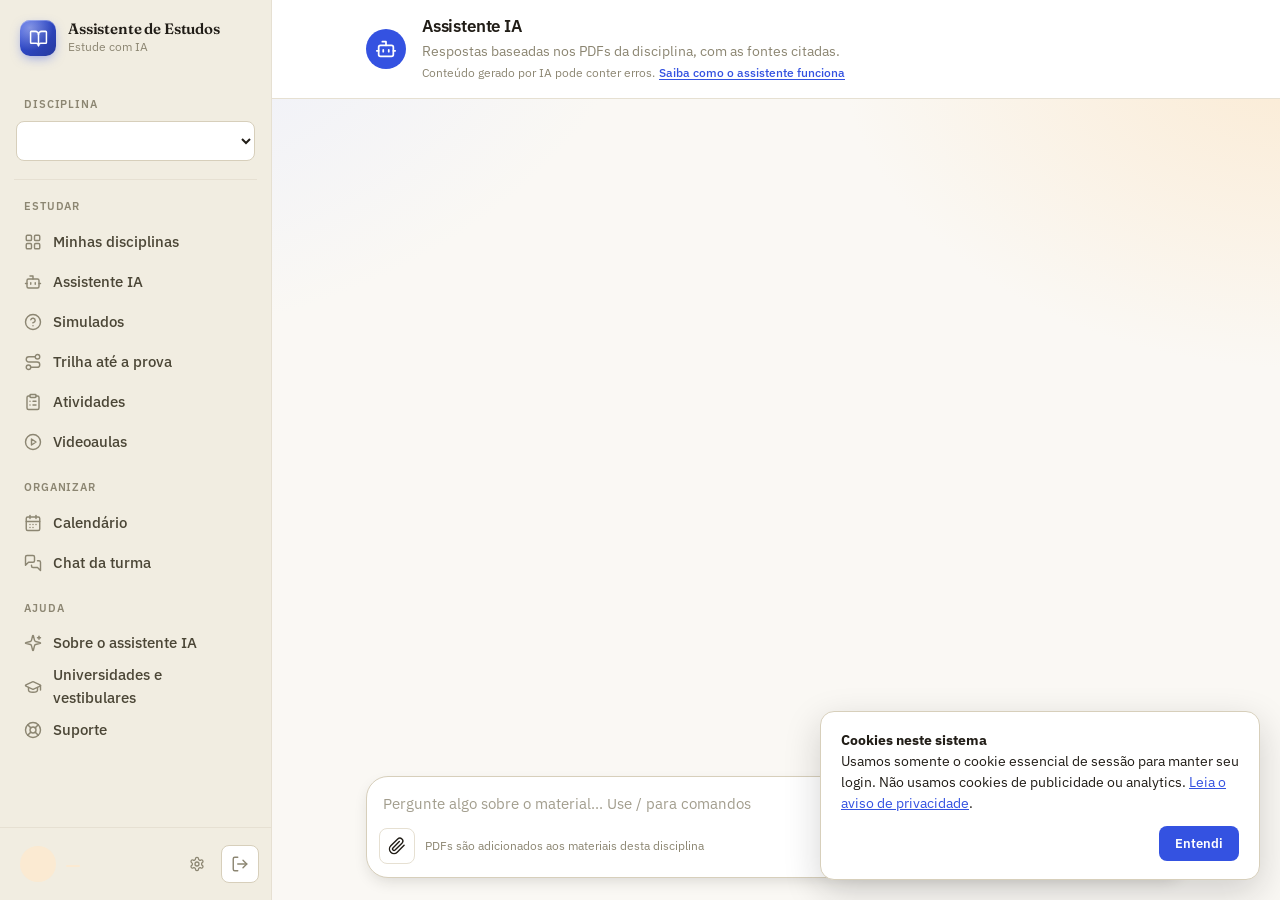
==== commit 52751530: "Painel do professor v2: temas das dúvidas, o que reforçar e CSV de notas - Temas das dúvidas agrupad" ====
--- a/frontend/index.html
+++ b/frontend/index.html
@@ -36,6 +36,7 @@
       <symbol id="i-seta-dir" viewBox="0 0 24 24"><path d="m9 18 6-6-6-6"/></symbol>
       <symbol id="i-ajuda" viewBox="0 0 24 24"><circle cx="12" cy="12" r="10"/><path d="m4.93 4.93 4.24 4.24"/><path d="m14.83 9.17 4.24-4.24"/><path d="m14.83 14.83 4.24 4.24"/><path d="m9.17 14.83-4.24 4.24"/><circle cx="12" cy="12" r="4"/></symbol>
       <symbol id="i-brilho" viewBox="0 0 24 24"><path d="M9.94 15.5A2 2 0 0 0 8.5 14.06l-6.14-1.58a.5.5 0 0 1 0-.96L8.5 9.94A2 2 0 0 0 9.94 8.5l1.58-6.14a.5.5 0 0 1 .96 0L14.06 8.5A2 2 0 0 0 15.5 9.94l6.14 1.58a.5.5 0 0 1 0 .96L15.5 14.06a2 2 0 0 0-1.44 1.44l-1.58 6.14a.5.5 0 0 1-.96 0z"/><path d="M20 3v4"/><path d="M22 5h-4"/></symbol>
+      <symbol id="i-trilha" viewBox="0 0 24 24"><circle cx="6" cy="19" r="3"/><path d="M9 19h8.5a3.5 3.5 0 0 0 0-7h-11a3.5 3.5 0 0 1 0-7H15"/><circle cx="18" cy="5" r="3"/></symbol>
       <symbol id="i-formatura" viewBox="0 0 24 24"><path d="M21.42 10.922a1 1 0 0 0-.019-1.838L12.83 5.18a2 2 0 0 0-1.66 0L2.6 9.08a1 1 0 0 0 0 1.832l8.57 3.908a2 2 0 0 0 1.66 0z"/><path d="M22 10v6"/><path d="M6 12.5V16a6 3 0 0 0 12 0v-3.5"/></symbol>
     </defs>
   </svg>
@@ -73,12 +74,14 @@
           <button type="button" data-tela="disciplinas"><svg><use href="#i-grade"/></svg><span>Minhas disciplinas</span></button>
           <button type="button" data-tela="assistente"><svg><use href="#i-robo"/></svg><span>Assistente IA</span></button>
           <button type="button" data-tela="simulados"><svg><use href="#i-simulado"/></svg><span>Simulados</span></button>
+          <button type="button" data-tela="trilha"><svg><use href="#i-trilha"/></svg><span>Trilha até a prova</span></button>
           <button type="button" data-tela="atividades"><svg><use href="#i-atividade"/></svg><span>Atividades</span></button>
           <button type="button" data-tela="videos"><svg><use href="#i-video"/></svg><span>Videoaulas</span></button>
           <h2>Organizar</h2>
           <button type="button" data-tela="calendario"><svg><use href="#i-calendario"/></svg><span>Calendário</span></button>
           <button type="button" data-tela="turma"><svg><use href="#i-conversa"/></svg><span>Chat da turma</span></button>
           <button type="button" data-tela="painel" data-so-professor hidden><svg><use href="#i-grafico"/></svg><span>Painel da turma</span></button>
+          <button type="button" data-tela="metricas" data-so-admin hidden><svg><use href="#i-grafico"/></svg><span>Métricas de uso</span></button>
           <h2>Ajuda</h2>
           <button type="button" data-tela="sobre-ia"><svg><use href="#i-brilho"/></svg><span>Sobre o assistente IA</span></button>
           <button type="button" data-tela="parcerias"><svg><use href="#i-formatura"/></svg><span>Universidades e vestibulares</span></button>
@@ -87,11 +90,11 @@
 
         <section id="secao-materiais" class="grupo-lateral" hidden>
           <h2>Materiais</h2>
-          <label class="botao-upload" data-so-professor hidden>
+          <label class="botao-upload" hidden>
             <svg><use href="#i-upload"/></svg> Enviar PDF
             <input type="file" id="input-pdf" accept=".pdf" multiple hidden>
           </label>
-          <p class="dica aviso-upload" data-so-professor hidden>Não envie PDFs com dados pessoais de outras
+          <p class="dica aviso-upload" hidden>Não envie PDFs com dados pessoais de outras
             pessoas (listas de chamada, notas, documentos). O texto vai para o provedor de IA.</p>
           <p id="status-upload" class="status"></p>
           <ul id="lista-documentos"></ul>
@@ -204,6 +207,36 @@
         <div id="simulado-area"></div>
         <h3 class="titulo-secao">Meus resultados</h3>
         <div id="simulado-historico"></div>
+      </div>
+    </main>
+
+    <main class="tela pagina" id="tela-trilha" hidden>
+      <header class="cabecalho-pagina">
+        <span class="icone-pagina"><svg><use href="#i-trilha"/></svg></span>
+        <div>
+          <h2>Trilha até a prova</h2>
+          <p>Plano semanal até a sua data-alvo (prova, ENADE, transferência ou segunda graduação) e revisão dos seus
+            flashcards no dia certo.</p>
+        </div>
+      </header>
+      <div class="precisa-disciplina">
+        <div id="trilha-resumo"></div>
+        <form id="form-trilha" class="cartao-form" hidden>
+          <h3 id="titulo-form-trilha">Montar minha trilha</h3>
+          <div class="linha-campos">
+            <label>Objetivo <select name="objetivo" id="trilha-objetivo" required></select></label>
+            <label>Data-alvo <input type="date" name="data_alvo" id="trilha-data" required></label>
+            <label>Horas por semana <input type="number" name="horas_semana" id="trilha-horas" min="1" max="60" value="6" required></label>
+          </div>
+          <div id="trilha-sugestoes" class="linha-botoes"></div>
+          <div class="linha-botoes">
+            <button type="submit" class="botao-primario">Salvar trilha</button>
+            <button type="button" class="botao-secundario" id="cancelar-trilha" hidden>Cancelar</button>
+          </div>
+          <p class="status" role="status"></p>
+        </form>
+        <section id="trilha-revisao" class="bloco" hidden></section>
+        <div id="trilha-plano"></div>
       </div>
     </main>
 
@@ -339,6 +372,8 @@
         <div class="abas">
           <button type="button" class="aba ativa" data-aba="notas">Notas dos simulados</button>
           <button type="button" class="aba" data-aba="perguntas">Perguntas dos alunos</button>
+          <button type="button" class="aba" data-aba="temas">Temas das dúvidas</button>
+          <button type="button" class="aba" data-aba="reforcar">O que reforçar</button>
         </div>
         <div id="painel-conteudo"></div>
       </div>
@@ -378,6 +413,26 @@
       <p class="aviso-fontes glare">ℹ️ O <strong>CPC</strong> (Conceito Preliminar de Curso, de 1 a 5) vem do ranking
         do MEC compilado por portais de vestibular e pode estar desatualizado; as datas vêm dos sites oficiais.
         Confira sempre o <strong>edital oficial</strong> antes de se inscrever.</p>
+      <p class="dica" id="fontes-universidades"></p>
+    </main>
+
+    <main class="tela pagina" id="tela-metricas" hidden>
+      <header class="cabecalho-pagina">
+        <span class="icone-pagina"><svg><use href="#i-grafico"/></svg></span>
+        <div>
+          <h2>Métricas de uso</h2>
+          <p>Só contagens por dia, sem identificar ninguém. Chamadas e tokens mostram o custo da API do Gemini.</p>
+        </div>
+      </header>
+      <label class="periodo-metricas">Período
+        <select id="periodo-metricas">
+          <option value="7">7 dias</option>
+          <option value="30" selected>30 dias</option>
+          <option value="90">90 dias</option>
+        </select>
+      </label>
+      <div id="resumo-metricas" class="resumo-metricas"></div>
+      <div class="tabela-rolavel"><table id="tabela-metricas"></table></div>
     </main>
 
     <main class="tela pagina" id="tela-sobre-ia" hidden>
@@ -435,7 +490,7 @@
           <h3>O que ele não faz</h3>
           <ul class="lista-ia nao-pode">
             <li>Usar conhecimento de fora dos PDFs da disciplina</li>
-            <li>Ler PDFs escaneados (só imagem, sem texto)</li>
+            <li>Garantir a leitura de PDFs escaneados: o texto é lido por OCR, que pode errar em imagens ruins</li>
             <li>Lembrar de conversas anteriores: cada pergunta é independente</li>
             <li>Substituir o professor, corrigir atividades ou dar notas</li>
           </ul>
@@ -562,6 +617,17 @@
           <p class="dica">Baixe tudo o que o sistema guarda sobre você, num arquivo JSON, ou exclua sua conta.
             Outros pedidos: Suporte, categoria "Privacidade e dados pessoais (LGPD)".</p>
           <a class="botao-secundario" href="/api/conta/meus-dados" download>Baixar meus dados</a>
+          <form id="form-trocar-email" class="form-excluir-conta">
+            <h4 class="titulo-neutro">Trocar e-mail</h4>
+            <p class="dica" id="situacao-email"></p>
+            <label>Novo e-mail <input type="email" name="novo_email" autocomplete="email" required maxlength="254"></label>
+            <label>Sua senha <input type="password" name="senha" autocomplete="current-password" required maxlength="128"></label>
+            <div class="linha-botoes">
+              <button type="submit" class="botao-secundario">Enviar confirmação</button>
+              <button type="button" id="reenviar-verificacao" class="botao-secundario" hidden>Reenviar confirmação do e-mail atual</button>
+            </div>
+            <p class="status" role="status"></p>
+          </form>
           <form id="form-excluir-conta" class="form-excluir-conta">
             <h4>Excluir minha conta</h4>
             <p class="dica">Apaga sua conta, perguntas, notas, mensagens, entregas e lembretes. Disciplinas que você
@@ -623,6 +689,7 @@
   <script src="disciplinas.js"></script>
   <script src="cursor-alvo.js"></script>
   <script src="simulados.js"></script>
+  <script src="trilha.js"></script>
   <script src="atividades.js"></script>
   <script src="calendario.js"></script>
   <script src="videos.js"></script>
@@ -631,6 +698,7 @@
   <script src="sobre-ia.js"></script>
   <script src="parcerias.js"></script>
   <script src="suporte.js"></script>
+  <script src="metricas.js"></script>
   <script src="lista-animada.js"></script>
   <script src="brilho-especular.js"></script>
   <script src="botoes.js"></script>
--- a/frontend/style.css
+++ b/frontend/style.css
@@ -508,6 +508,11 @@
   border-radius: 6px; background: var(--primary-tint); color: var(--primary-dark);
   font-size: .72rem; font-weight: 700; vertical-align: 2px; cursor: help;
 }
+a.citacao { text-decoration: none; cursor: pointer; }
+a.citacao:hover, a.citacao:focus-visible { background: var(--primary); color: var(--surface); }
+.fonte a { color: var(--primary-dark); }
+/* Resposta chegando em streaming: cursor piscando no fim do texto */
+.mensagem.escrevendo::after { content: "▍"; margin-left: 2px; color: var(--primary); animation: pulsar 1s steps(2) infinite; }
 details.fontes { margin-top: 12px; padding-top: 10px; border-top: 1px solid var(--border); font-size: .85rem; white-space: normal; }
 details.fontes summary { color: var(--ink-3); font-weight: 500; cursor: pointer; }
 details.fontes summary:hover { color: var(--primary); }
@@ -1271,3 +1276,21 @@
 .msg-turma .apagar-msg { margin-left: 8px; padding: 0 4px; border: 0; background: none; color: var(--ink-3);
   cursor: pointer; font-size: .75rem; }
 .msg-turma .apagar-msg:hover { color: var(--danger); }
+
+.form-excluir-conta h4.titulo-neutro { color: var(--ink); }
+
+/* Métricas de uso (admin) */
+.periodo-metricas { display: inline-flex; align-items: center; gap: 8px; margin-bottom: 16px; }
+.resumo-metricas { display: grid; grid-template-columns: repeat(auto-fit, minmax(160px, 1fr)); gap: 12px; margin-bottom: 18px; }
+.bloco-metrica { display: flex; flex-direction: column; gap: 2px; padding: 14px 16px; border-radius: var(--radius-md);
+  background: var(--surface); border: 1px solid var(--border); }
+.bloco-metrica strong { font: 600 1.5rem var(--font-display); font-variant-numeric: tabular-nums; }
+.bloco-metrica span { font-size: .82rem; color: var(--ink-3); }
+.resumo-metricas .bloco-largo { grid-column: 1 / -1; margin: 0; }
+#tabela-metricas td.numero { text-align: right; font-variant-numeric: tabular-nums; }
+
+/* Documentos em processamento (indexação em segundo plano) */
+.progresso-doc { height: 6px; margin: 6px 0 2px; border-radius: 999px; background: var(--border); overflow: hidden; }
+.progresso-doc > div { height: 100%; background: var(--primary); transition: width .4s; }
+.alerta-doc { display: block; color: var(--accent-ink); }
+#lista-documentos .acoes button:disabled { opacity: .45; cursor: not-allowed; }
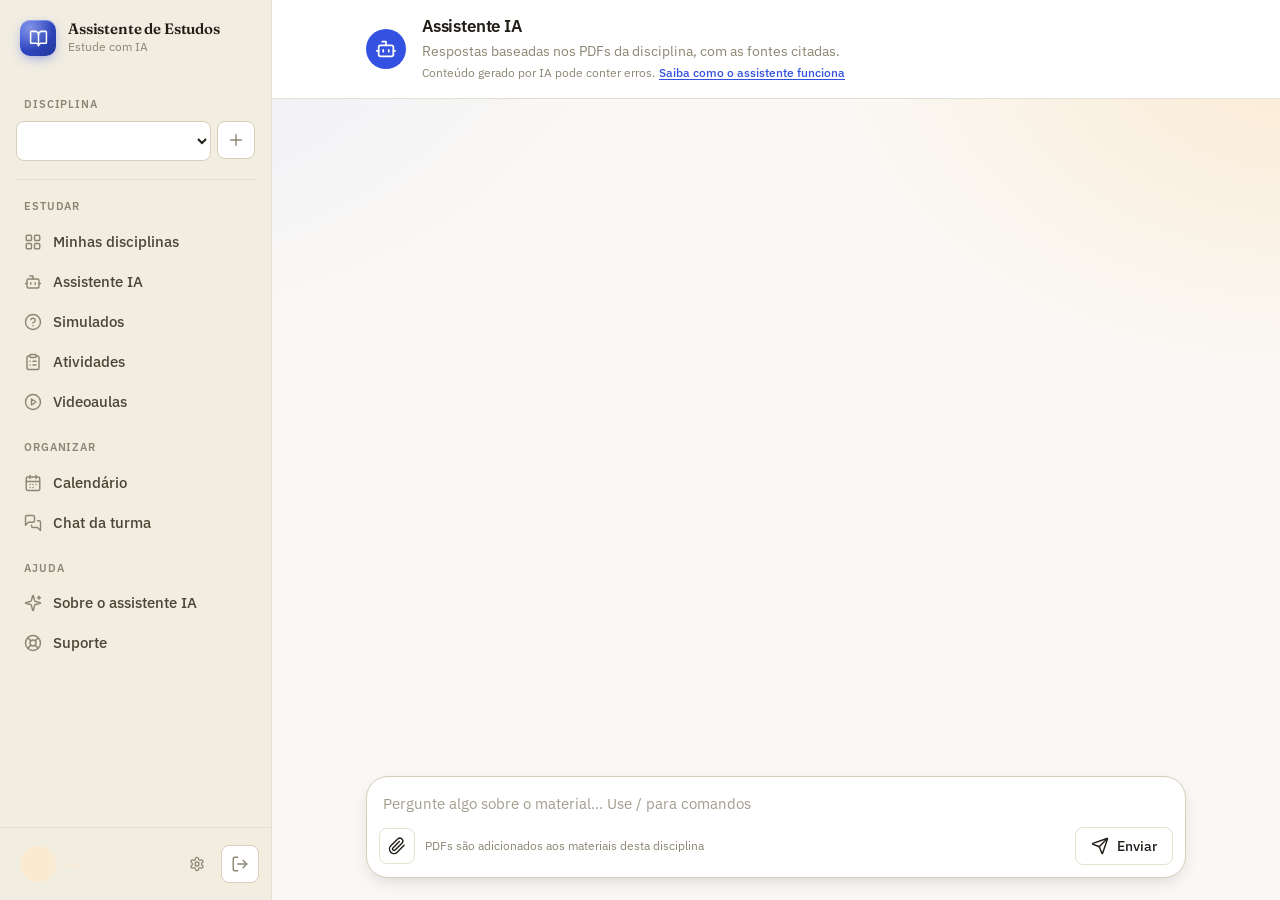
==== commit 2dce0703: "Frontend: escolha de matéria, tela do código e aba Alunos no painel Co-Authored-By: Claude Sonnet 5." ====
--- a/frontend/index.html
+++ b/frontend/index.html
@@ -4,14 +4,16 @@
   <meta charset="UTF-8">
   <meta name="viewport" content="width=device-width, initial-scale=1.0">
   <title>Assistente de Estudos</title>
-  <link rel="stylesheet" href="fontes/fontes.css">
+  <link rel="preconnect" href="https://fonts.googleapis.com">
+  <link rel="preconnect" href="https://fonts.gstatic.com" crossorigin>
+  <link rel="stylesheet" href="https://fonts.googleapis.com/css2?family=Fraunces:wght@500;600;700&family=IBM+Plex+Sans:wght@400;500;600;700&display=swap">
   <link rel="stylesheet" href="style.css">
-  <link rel="stylesheet" href="cookies.css">
-  <script src="tema.js"></script>
+  <!-- Aplica o tema salvo antes de desenhar a página (evita "piscar" claro → escuro) -->
+  <script>try { document.documentElement.dataset.tema = localStorage.getItem("tema") || "claro"; } catch {}</script>
 </head>
 <body class="pagina-app">
   <!-- Ícones (traço no estilo Lucide), usados com <svg><use href="#i-nome"/></svg> -->
-  <svg class="sprite-icones" aria-hidden="true">
+  <svg style="position:absolute;width:0;height:0;overflow:hidden" aria-hidden="true">
     <defs>
       <symbol id="i-livro" viewBox="0 0 24 24"><path d="M12 7v14"/><path d="M3 18a1 1 0 0 1-1-1V4a1 1 0 0 1 1-1h5a4 4 0 0 1 4 4 4 4 0 0 1 4-4h5a1 1 0 0 1 1 1v13a1 1 0 0 1-1 1h-6a3 3 0 0 0-3 3 3 3 0 0 0-3-3z"/></symbol>
       <symbol id="i-robo" viewBox="0 0 24 24"><path d="M12 8V4H8"/><rect width="16" height="12" x="4" y="8" rx="2"/><path d="M2 14h2"/><path d="M20 14h2"/><path d="M15 13v2"/><path d="M9 13v2"/></symbol>
@@ -36,8 +38,6 @@
       <symbol id="i-seta-dir" viewBox="0 0 24 24"><path d="m9 18 6-6-6-6"/></symbol>
       <symbol id="i-ajuda" viewBox="0 0 24 24"><circle cx="12" cy="12" r="10"/><path d="m4.93 4.93 4.24 4.24"/><path d="m14.83 9.17 4.24-4.24"/><path d="m14.83 14.83 4.24 4.24"/><path d="m9.17 14.83-4.24 4.24"/><circle cx="12" cy="12" r="4"/></symbol>
       <symbol id="i-brilho" viewBox="0 0 24 24"><path d="M9.94 15.5A2 2 0 0 0 8.5 14.06l-6.14-1.58a.5.5 0 0 1 0-.96L8.5 9.94A2 2 0 0 0 9.94 8.5l1.58-6.14a.5.5 0 0 1 .96 0L14.06 8.5A2 2 0 0 0 15.5 9.94l6.14 1.58a.5.5 0 0 1 0 .96L15.5 14.06a2 2 0 0 0-1.44 1.44l-1.58 6.14a.5.5 0 0 1-.96 0z"/><path d="M20 3v4"/><path d="M22 5h-4"/></symbol>
-      <symbol id="i-trilha" viewBox="0 0 24 24"><circle cx="6" cy="19" r="3"/><path d="M9 19h8.5a3.5 3.5 0 0 0 0-7h-11a3.5 3.5 0 0 1 0-7H15"/><circle cx="18" cy="5" r="3"/></symbol>
-      <symbol id="i-formatura" viewBox="0 0 24 24"><path d="M21.42 10.922a1 1 0 0 0-.019-1.838L12.83 5.18a2 2 0 0 0-1.66 0L2.6 9.08a1 1 0 0 0 0 1.832l8.57 3.908a2 2 0 0 0 1.66 0z"/><path d="M22 10v6"/><path d="M6 12.5V16a6 3 0 0 0 12 0v-3.5"/></symbol>
     </defs>
   </svg>
 
@@ -64,7 +64,7 @@
           <div class="linha-disciplina">
             <select id="select-disciplina" aria-label="Disciplina"></select>
             <button id="botao-nova-disciplina" type="button" class="botao-icone" title="Nova disciplina"
-              aria-label="Nova disciplina" data-so-professor hidden><svg><use href="#i-mais"/></svg></button>
+              aria-label="Nova disciplina"><svg><use href="#i-mais"/></svg></button>
           </div>
           <button id="botao-remover-disciplina" type="button" class="link-perigo" hidden>Remover disciplina</button>
         </section>
@@ -74,28 +74,23 @@
           <button type="button" data-tela="disciplinas"><svg><use href="#i-grade"/></svg><span>Minhas disciplinas</span></button>
           <button type="button" data-tela="assistente"><svg><use href="#i-robo"/></svg><span>Assistente IA</span></button>
           <button type="button" data-tela="simulados"><svg><use href="#i-simulado"/></svg><span>Simulados</span></button>
-          <button type="button" data-tela="trilha"><svg><use href="#i-trilha"/></svg><span>Trilha até a prova</span></button>
           <button type="button" data-tela="atividades"><svg><use href="#i-atividade"/></svg><span>Atividades</span></button>
           <button type="button" data-tela="videos"><svg><use href="#i-video"/></svg><span>Videoaulas</span></button>
           <h2>Organizar</h2>
           <button type="button" data-tela="calendario"><svg><use href="#i-calendario"/></svg><span>Calendário</span></button>
           <button type="button" data-tela="turma"><svg><use href="#i-conversa"/></svg><span>Chat da turma</span></button>
           <button type="button" data-tela="painel" data-so-professor hidden><svg><use href="#i-grafico"/></svg><span>Painel da turma</span></button>
-          <button type="button" data-tela="metricas" data-so-admin hidden><svg><use href="#i-grafico"/></svg><span>Métricas de uso</span></button>
           <h2>Ajuda</h2>
           <button type="button" data-tela="sobre-ia"><svg><use href="#i-brilho"/></svg><span>Sobre o assistente IA</span></button>
-          <button type="button" data-tela="parcerias"><svg><use href="#i-formatura"/></svg><span>Universidades e vestibulares</span></button>
           <button type="button" data-tela="suporte"><svg><use href="#i-ajuda"/></svg><span>Suporte</span></button>
         </nav>
 
         <section id="secao-materiais" class="grupo-lateral" hidden>
           <h2>Materiais</h2>
-          <label class="botao-upload" hidden>
+          <label class="botao-upload">
             <svg><use href="#i-upload"/></svg> Enviar PDF
             <input type="file" id="input-pdf" accept=".pdf" multiple hidden>
           </label>
-          <p class="dica aviso-upload" hidden>Não envie PDFs com dados pessoais de outras
-            pessoas (listas de chamada, notas, documentos). O texto vai para o provedor de IA.</p>
           <p id="status-upload" class="status"></p>
           <ul id="lista-documentos"></ul>
         </section>
@@ -207,36 +202,6 @@
         <div id="simulado-area"></div>
         <h3 class="titulo-secao">Meus resultados</h3>
         <div id="simulado-historico"></div>
-      </div>
-    </main>
-
-    <main class="tela pagina" id="tela-trilha" hidden>
-      <header class="cabecalho-pagina">
-        <span class="icone-pagina"><svg><use href="#i-trilha"/></svg></span>
-        <div>
-          <h2>Trilha até a prova</h2>
-          <p>Plano semanal até a sua data-alvo (prova, ENADE, transferência ou segunda graduação) e revisão dos seus
-            flashcards no dia certo.</p>
-        </div>
-      </header>
-      <div class="precisa-disciplina">
-        <div id="trilha-resumo"></div>
-        <form id="form-trilha" class="cartao-form" hidden>
-          <h3 id="titulo-form-trilha">Montar minha trilha</h3>
-          <div class="linha-campos">
-            <label>Objetivo <select name="objetivo" id="trilha-objetivo" required></select></label>
-            <label>Data-alvo <input type="date" name="data_alvo" id="trilha-data" required></label>
-            <label>Horas por semana <input type="number" name="horas_semana" id="trilha-horas" min="1" max="60" value="6" required></label>
-          </div>
-          <div id="trilha-sugestoes" class="linha-botoes"></div>
-          <div class="linha-botoes">
-            <button type="submit" class="botao-primario">Salvar trilha</button>
-            <button type="button" class="botao-secundario" id="cancelar-trilha" hidden>Cancelar</button>
-          </div>
-          <p class="status" role="status"></p>
-        </form>
-        <section id="trilha-revisao" class="bloco" hidden></section>
-        <div id="trilha-plano"></div>
       </div>
     </main>
 
@@ -371,68 +336,11 @@
       <div class="precisa-disciplina">
         <div class="abas">
           <button type="button" class="aba ativa" data-aba="notas">Notas dos simulados</button>
+          <button type="button" class="aba" data-aba="alunos">Alunos</button>
           <button type="button" class="aba" data-aba="perguntas">Perguntas dos alunos</button>
-          <button type="button" class="aba" data-aba="temas">Temas das dúvidas</button>
-          <button type="button" class="aba" data-aba="reforcar">O que reforçar</button>
         </div>
         <div id="painel-conteudo"></div>
       </div>
-    </main>
-
-    <main class="tela pagina" id="tela-parcerias" hidden>
-      <header class="cabecalho-pagina">
-        <span class="icone-pagina"><svg><use href="#i-formatura"/></svg></span>
-        <div>
-          <h2>Universidades e vestibulares</h2>
-          <p>Informativo: cursos de TI de universidades conhecidas, nota do MEC e formas de ingresso. Não há parceria
-            formal com essas instituições.</p>
-        </div>
-      </header>
-
-      <section class="hero-parcerias">
-        <span class="hero-selo">🎓 Cursos de TI pelo país</span>
-        <h3>Compare cursos de tecnologia de universidades conhecidas</h3>
-        <p>Nota do MEC, forma de ingresso e datas de inscrição, úteis para transferência, segunda graduação ou para
-          indicar a colegas.</p>
-        <div id="resumo-parcerias" class="resumo-parcerias"></div>
-      </section>
-
-      <div id="destaque-inscricao" class="destaque-inscricao" hidden></div>
-
-      <div class="barra-parcerias">
-        <label class="busca-parcerias">
-          <svg aria-hidden="true"><use href="#i-busca"/></svg>
-          <input type="search" id="busca-parcerias" placeholder="Buscar universidade, sigla ou cidade..." autocomplete="off">
-        </label>
-        <select id="regiao-parcerias" aria-label="Filtrar por região"></select>
-      </div>
-      <div class="filtros-parcerias" id="filtros-parcerias" role="group" aria-label="Filtrar por tipo de ingresso"></div>
-
-      <div id="lista-parcerias" class="grade-parcerias"></div>
-
-      <p class="aviso-fontes glare">ℹ️ O <strong>CPC</strong> (Conceito Preliminar de Curso, de 1 a 5) vem do ranking
-        do MEC compilado por portais de vestibular e pode estar desatualizado; as datas vêm dos sites oficiais.
-        Confira sempre o <strong>edital oficial</strong> antes de se inscrever.</p>
-      <p class="dica" id="fontes-universidades"></p>
-    </main>
-
-    <main class="tela pagina" id="tela-metricas" hidden>
-      <header class="cabecalho-pagina">
-        <span class="icone-pagina"><svg><use href="#i-grafico"/></svg></span>
-        <div>
-          <h2>Métricas de uso</h2>
-          <p>Só contagens por dia, sem identificar ninguém. Chamadas e tokens mostram o custo da API do Gemini.</p>
-        </div>
-      </header>
-      <label class="periodo-metricas">Período
-        <select id="periodo-metricas">
-          <option value="7">7 dias</option>
-          <option value="30" selected>30 dias</option>
-          <option value="90">90 dias</option>
-        </select>
-      </label>
-      <div id="resumo-metricas" class="resumo-metricas"></div>
-      <div class="tabela-rolavel"><table id="tabela-metricas"></table></div>
     </main>
 
     <main class="tela pagina" id="tela-sobre-ia" hidden>
@@ -490,7 +398,7 @@
           <h3>O que ele não faz</h3>
           <ul class="lista-ia nao-pode">
             <li>Usar conhecimento de fora dos PDFs da disciplina</li>
-            <li>Garantir a leitura de PDFs escaneados: o texto é lido por OCR, que pode errar em imagens ruins</li>
+            <li>Ler PDFs escaneados (só imagem, sem texto)</li>
             <li>Lembrar de conversas anteriores: cada pergunta é independente</li>
             <li>Substituir o professor, corrigir atividades ou dar notas</li>
           </ul>
@@ -537,12 +445,11 @@
         <div class="linha-campos">
           <label>Assunto <input type="text" name="assunto" required maxlength="150" placeholder="Ex.: Erro ao enviar PDF"></label>
           <label>Categoria
-            <select name="categoria" id="categoria-chamado">
+            <select name="categoria">
               <option>Dúvida de uso</option>
               <option>Problema técnico</option>
               <option>Assistente IA</option>
               <option>Conta e acesso</option>
-              <option>Privacidade e dados pessoais (LGPD)</option>
               <option>Sugestão</option>
             </select>
           </label>
@@ -579,11 +486,11 @@
         <form id="form-senha" class="cartao-form">
           <h3>Trocar senha</h3>
           <label>Senha atual <input type="password" name="senha_atual" required autocomplete="current-password"></label>
-          <label>Nova senha <small>(10 a 128 caracteres)</small>
-            <input type="password" name="nova_senha" required minlength="10" maxlength="128" autocomplete="new-password">
+          <label>Nova senha <small>(mínimo 6 caracteres)</small>
+            <input type="password" name="nova_senha" required minlength="6" autocomplete="new-password">
           </label>
           <label>Confirmar nova senha
-            <input type="password" name="confirmar" required minlength="10" maxlength="128" autocomplete="new-password">
+            <input type="password" name="confirmar" required minlength="6" autocomplete="new-password">
           </label>
           <button type="submit" class="botao-primario">Trocar senha</button>
           <p class="status" role="status"></p>
@@ -604,104 +511,26 @@
           <button type="button" id="botao-encerrar-sessoes" class="botao-secundario">Encerrar outras sessões</button>
           <p class="status" id="status-sessoes" role="status"></p>
         </div>
-
-        <div class="cartao-form">
-          <h3>Privacidade e cookies</h3>
-          <p class="dica">Este sistema usa apenas o cookie essencial de sessão.</p>
-          <a href="/privacidade.html">Abrir aviso de privacidade</a><br>
-          <button type="button" id="abrir-aviso-cookies" class="botao-secundario">Rever aviso de cookies</button>
-        </div>
-
-        <div class="cartao-form cartao-seus-dados">
-          <h3>Seus dados</h3>
-          <p class="dica">Baixe tudo o que o sistema guarda sobre você, num arquivo JSON, ou exclua sua conta.
-            Outros pedidos: Suporte, categoria "Privacidade e dados pessoais (LGPD)".</p>
-          <a class="botao-secundario" href="/api/conta/meus-dados" download>Baixar meus dados</a>
-          <form id="form-trocar-email" class="form-excluir-conta">
-            <h4 class="titulo-neutro">Trocar e-mail</h4>
-            <p class="dica" id="situacao-email"></p>
-            <label>Novo e-mail <input type="email" name="novo_email" autocomplete="email" required maxlength="254"></label>
-            <label>Sua senha <input type="password" name="senha" autocomplete="current-password" required maxlength="128"></label>
-            <div class="linha-botoes">
-              <button type="submit" class="botao-secundario">Enviar confirmação</button>
-              <button type="button" id="reenviar-verificacao" class="botao-secundario" hidden>Reenviar confirmação do e-mail atual</button>
-            </div>
-            <p class="status" role="status"></p>
-          </form>
-          <form id="form-excluir-conta" class="form-excluir-conta">
-            <h4>Excluir minha conta</h4>
-            <p class="dica">Apaga sua conta, perguntas, notas, mensagens, entregas e lembretes. Disciplinas que você
-              criou continuam para os alunos, sem o seu nome. Não dá para desfazer.</p>
-            <label>Sua senha <input type="password" name="senha" autocomplete="current-password" required maxlength="128"></label>
-            <label>Digite EXCLUIR para confirmar <input type="text" name="confirmacao" autocomplete="off" required maxlength="20"></label>
-            <button type="submit" class="botao-perigo">Excluir minha conta</button>
-            <p class="status" role="status"></p>
-          </form>
-        </div>
-
-        <div class="cartao-form" data-so-admin hidden>
-          <h3>Disciplinas sem professor</h3>
-          <p class="dica">Ficaram de professores que excluíram a conta. Transfira para outro professor ou remova a
-            disciplina pelo menu lateral.</p>
-          <ul id="lista-sem-professor" class="lista-sem-professor"></ul>
-          <p class="status" id="status-sem-professor" role="status"></p>
-        </div>
       </div>
     </main>
   </div>
 
   <!-- Avisos de lembretes na hora marcada (aparecem em qualquer tela) -->
   <div id="avisos" class="avisos" aria-live="polite"></div>
-
-  <!-- Ciência do aviso de privacidade e idade mínima (contas criadas antes da regra ou aviso atualizado) -->
-  <dialog id="modal-ciencia" class="modal-ciencia" aria-labelledby="titulo-ciencia">
-    <form id="form-ciencia">
-      <h2 id="titulo-ciencia">Antes de continuar</h2>
-      <p>O aviso de privacidade foi atualizado ou ainda falta confirmar a idade mínima. Leia o aviso e confirme
-        para seguir usando o Assistente de Estudos.</p>
-      <label class="caixa-declaracao"><input type="checkbox" name="aceite_privacidade">
-        <span>Li o <a href="/privacidade.html" target="_blank" rel="noopener">aviso de privacidade</a>.</span></label>
-      <label class="caixa-declaracao"><input type="checkbox" name="declara_maioridade">
-        <span>Tenho 18 anos ou mais.</span></label>
-      <p class="status" role="alert"></p>
-      <div class="linha-botoes">
-        <button type="submit" class="botao-primario">Continuar</button>
-        <button type="button" id="botao-menor-18" class="botao-secundario">Tenho menos de 18 anos</button>
-      </div>
-      <div id="texto-menor-18" class="menor-18" hidden>
-        <p>O Assistente de Estudos é só para quem tem 18 anos ou mais, porque o provedor de IA que usamos não permite
-          o uso por menores. Você pode baixar seus dados e excluir a conta agora.</p>
-        <div class="linha-botoes">
-          <a class="botao-secundario" href="/api/conta/meus-dados" download>Baixar meus dados</a>
-          <button type="button" id="botao-excluir-menor" class="botao-perigo">Excluir minha conta</button>
-          <button type="button" id="botao-sair-menor" class="botao-secundario">Sair</button>
-        </div>
-        <div id="excluir-menor" class="excluir-menor" hidden>
-          <label>Sua senha <input type="password" id="senha-excluir-menor" autocomplete="current-password" maxlength="128"></label>
-          <button type="button" id="confirmar-excluir-menor" class="botao-perigo">Confirmar exclusão</button>
-          <p class="status" role="status"></p>
-        </div>
-      </div>
-    </form>
-  </dialog>
 
   <script src="app.js"></script>
   <script src="disciplinas.js"></script>
   <script src="cursor-alvo.js"></script>
   <script src="simulados.js"></script>
-  <script src="trilha.js"></script>
   <script src="atividades.js"></script>
   <script src="calendario.js"></script>
   <script src="videos.js"></script>
   <script src="turma.js"></script>
   <script src="config.js"></script>
   <script src="sobre-ia.js"></script>
-  <script src="parcerias.js"></script>
   <script src="suporte.js"></script>
-  <script src="metricas.js"></script>
   <script src="lista-animada.js"></script>
   <script src="brilho-especular.js"></script>
   <script src="botoes.js"></script>
-  <script src="cookies.js"></script>
 </body>
 </html>
--- a/frontend/style.css
+++ b/frontend/style.css
@@ -1287,6 +1287,27 @@
 .bloco-metrica strong { font: 600 1.5rem var(--font-display); font-variant-numeric: tabular-nums; }
 .bloco-metrica span { font-size: .82rem; color: var(--ink-3); }
 .resumo-metricas .bloco-largo { grid-column: 1 / -1; margin: 0; }
+
+/* Trilha até a prova */
+.resumo-trilha { display: flex; flex-wrap: wrap; align-items: center; gap: 18px 28px; }
+.resumo-trilha .contagem { display: flex; flex-direction: column; }
+.resumo-trilha .contagem strong { font: 600 1.6rem var(--font-display); font-variant-numeric: tabular-nums; }
+.resumo-trilha .contagem span { font-size: .82rem; color: var(--ink-3); }
+.resumo-trilha .linha-botoes { margin-left: auto; }
+#trilha-plano { display: grid; grid-template-columns: repeat(auto-fill, minmax(240px, 1fr)); gap: 12px; margin-top: 16px; }
+.semana-trilha { padding: 14px 16px; border: 1px solid var(--border); border-radius: var(--radius-md); background: var(--surface); }
+.semana-trilha.atual { border-color: var(--primary); box-shadow: 0 0 0 1px var(--primary); }
+.semana-trilha.final { background: var(--paper-2); }
+.semana-trilha header { display: flex; flex-direction: column; gap: 2px; margin-bottom: 8px; }
+.semana-trilha h3 { margin: 0; font-size: 1rem; }
+.semana-trilha ul { margin: 0; padding-left: 18px; display: grid; gap: 4px; font-size: .9rem; }
+.semana-trilha .tarefa-aula { font-weight: 600; }
+#trilha-sugestoes { margin-top: 8px; flex-wrap: wrap; }
+#trilha-revisao { margin-top: 16px; }
+.cartao-revisao { padding: 18px; margin: 8px 0 12px; border: 1px solid var(--border); border-radius: var(--radius-md); background: var(--paper-2); }
+.cartao-revisao .frente { font-weight: 600; margin: 0; }
+.cartao-revisao .verso { margin: 12px 0 0; padding-top: 12px; border-top: 1px dashed var(--border); }
+.botoes-nota { display: inline-flex; flex-wrap: wrap; gap: 6px; }
 #tabela-metricas td.numero { text-align: right; font-variant-numeric: tabular-nums; }
 
 /* Documentos em processamento (indexação em segundo plano) */
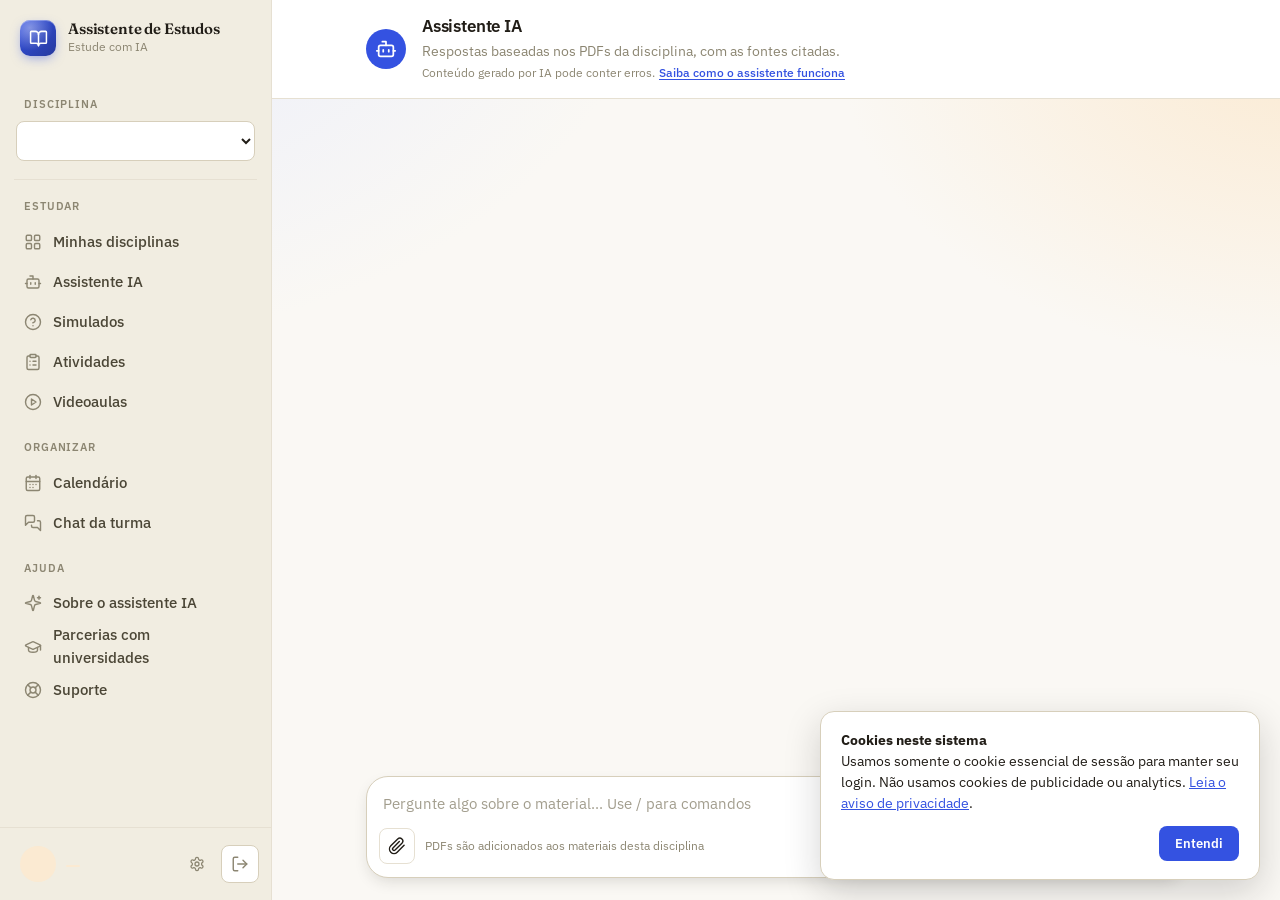
==== commit d2dcf793: "Merge origin/main: combina código de professor com matéria e confirmação de e-mail Cadastro de profe" ====
--- a/frontend/index.html
+++ b/frontend/index.html
@@ -8,6 +8,7 @@
   <link rel="preconnect" href="https://fonts.gstatic.com" crossorigin>
   <link rel="stylesheet" href="https://fonts.googleapis.com/css2?family=Fraunces:wght@500;600;700&family=IBM+Plex+Sans:wght@400;500;600;700&display=swap">
   <link rel="stylesheet" href="style.css">
+  <link rel="stylesheet" href="cookies.css">
   <!-- Aplica o tema salvo antes de desenhar a página (evita "piscar" claro → escuro) -->
   <script>try { document.documentElement.dataset.tema = localStorage.getItem("tema") || "claro"; } catch {}</script>
 </head>
@@ -38,6 +39,7 @@
       <symbol id="i-seta-dir" viewBox="0 0 24 24"><path d="m9 18 6-6-6-6"/></symbol>
       <symbol id="i-ajuda" viewBox="0 0 24 24"><circle cx="12" cy="12" r="10"/><path d="m4.93 4.93 4.24 4.24"/><path d="m14.83 9.17 4.24-4.24"/><path d="m14.83 14.83 4.24 4.24"/><path d="m9.17 14.83-4.24 4.24"/><circle cx="12" cy="12" r="4"/></symbol>
       <symbol id="i-brilho" viewBox="0 0 24 24"><path d="M9.94 15.5A2 2 0 0 0 8.5 14.06l-6.14-1.58a.5.5 0 0 1 0-.96L8.5 9.94A2 2 0 0 0 9.94 8.5l1.58-6.14a.5.5 0 0 1 .96 0L14.06 8.5A2 2 0 0 0 15.5 9.94l6.14 1.58a.5.5 0 0 1 0 .96L15.5 14.06a2 2 0 0 0-1.44 1.44l-1.58 6.14a.5.5 0 0 1-.96 0z"/><path d="M20 3v4"/><path d="M22 5h-4"/></symbol>
+      <symbol id="i-formatura" viewBox="0 0 24 24"><path d="M21.42 10.922a1 1 0 0 0-.019-1.838L12.83 5.18a2 2 0 0 0-1.66 0L2.6 9.08a1 1 0 0 0 0 1.832l8.57 3.908a2 2 0 0 0 1.66 0z"/><path d="M22 10v6"/><path d="M6 12.5V16a6 3 0 0 0 12 0v-3.5"/></symbol>
     </defs>
   </svg>
 
@@ -64,7 +66,7 @@
           <div class="linha-disciplina">
             <select id="select-disciplina" aria-label="Disciplina"></select>
             <button id="botao-nova-disciplina" type="button" class="botao-icone" title="Nova disciplina"
-              aria-label="Nova disciplina"><svg><use href="#i-mais"/></svg></button>
+              aria-label="Nova disciplina" data-so-professor hidden><svg><use href="#i-mais"/></svg></button>
           </div>
           <button id="botao-remover-disciplina" type="button" class="link-perigo" hidden>Remover disciplina</button>
         </section>
@@ -82,12 +84,13 @@
           <button type="button" data-tela="painel" data-so-professor hidden><svg><use href="#i-grafico"/></svg><span>Painel da turma</span></button>
           <h2>Ajuda</h2>
           <button type="button" data-tela="sobre-ia"><svg><use href="#i-brilho"/></svg><span>Sobre o assistente IA</span></button>
+          <button type="button" data-tela="parcerias"><svg><use href="#i-formatura"/></svg><span>Parcerias com universidades</span></button>
           <button type="button" data-tela="suporte"><svg><use href="#i-ajuda"/></svg><span>Suporte</span></button>
         </nav>
 
         <section id="secao-materiais" class="grupo-lateral" hidden>
           <h2>Materiais</h2>
-          <label class="botao-upload">
+          <label class="botao-upload" data-so-professor hidden>
             <svg><use href="#i-upload"/></svg> Enviar PDF
             <input type="file" id="input-pdf" accept=".pdf" multiple hidden>
           </label>
@@ -343,6 +346,40 @@
       </div>
     </main>
 
+    <main class="tela pagina" id="tela-parcerias" hidden>
+      <header class="cabecalho-pagina">
+        <span class="icone-pagina"><svg><use href="#i-formatura"/></svg></span>
+        <div>
+          <h2>Parcerias com universidades</h2>
+          <p>Universidades conhecidas com curso de TI: nota do MEC e inscrições do vestibular.</p>
+        </div>
+      </header>
+
+      <section class="hero-parcerias">
+        <span class="hero-selo">🎓 Rumo à graduação em TI</span>
+        <h3>Encontre a universidade certa para o seu futuro em tecnologia</h3>
+        <p>Compare a nota do MEC, veja os cursos de TI e acompanhe as inscrições dos principais vestibulares do país.</p>
+        <div id="resumo-parcerias" class="resumo-parcerias"></div>
+      </section>
+
+      <div id="destaque-inscricao" class="destaque-inscricao" hidden></div>
+
+      <div class="barra-parcerias">
+        <label class="busca-parcerias">
+          <svg aria-hidden="true"><use href="#i-busca"/></svg>
+          <input type="search" id="busca-parcerias" placeholder="Buscar universidade, sigla ou cidade..." autocomplete="off">
+        </label>
+        <select id="regiao-parcerias" aria-label="Filtrar por região"></select>
+      </div>
+      <div class="filtros-parcerias" id="filtros-parcerias" role="group" aria-label="Filtrar por tipo de ingresso"></div>
+
+      <div id="lista-parcerias" class="grade-parcerias"></div>
+
+      <p class="aviso-fontes glare">ℹ️ O <strong>CPC</strong> (Conceito Preliminar de Curso, de 1 a 5) vem do ranking
+        do MEC compilado por portais de vestibular e pode estar desatualizado; as datas vêm dos sites oficiais.
+        Confira sempre o <strong>edital oficial</strong> antes de se inscrever.</p>
+    </main>
+
     <main class="tela pagina" id="tela-sobre-ia" hidden>
       <header class="cabecalho-pagina">
         <span class="icone-pagina"><svg><use href="#i-brilho"/></svg></span>
@@ -486,11 +523,11 @@
         <form id="form-senha" class="cartao-form">
           <h3>Trocar senha</h3>
           <label>Senha atual <input type="password" name="senha_atual" required autocomplete="current-password"></label>
-          <label>Nova senha <small>(mínimo 6 caracteres)</small>
-            <input type="password" name="nova_senha" required minlength="6" autocomplete="new-password">
+          <label>Nova senha <small>(10 a 128 caracteres)</small>
+            <input type="password" name="nova_senha" required minlength="10" maxlength="128" autocomplete="new-password">
           </label>
           <label>Confirmar nova senha
-            <input type="password" name="confirmar" required minlength="6" autocomplete="new-password">
+            <input type="password" name="confirmar" required minlength="10" maxlength="128" autocomplete="new-password">
           </label>
           <button type="submit" class="botao-primario">Trocar senha</button>
           <p class="status" role="status"></p>
@@ -510,6 +547,13 @@
           <p class="dica">Saia da sua conta em todos os outros navegadores e dispositivos.</p>
           <button type="button" id="botao-encerrar-sessoes" class="botao-secundario">Encerrar outras sessões</button>
           <p class="status" id="status-sessoes" role="status"></p>
+        </div>
+
+        <div class="cartao-form">
+          <h3>Privacidade e cookies</h3>
+          <p class="dica">Este sistema usa apenas o cookie essencial de sessão.</p>
+          <a href="/privacidade.html">Abrir aviso de privacidade</a><br>
+          <button type="button" id="abrir-aviso-cookies" class="botao-secundario">Rever aviso de cookies</button>
         </div>
       </div>
     </main>
@@ -528,9 +572,11 @@
   <script src="turma.js"></script>
   <script src="config.js"></script>
   <script src="sobre-ia.js"></script>
+  <script src="parcerias.js"></script>
   <script src="suporte.js"></script>
   <script src="lista-animada.js"></script>
   <script src="brilho-especular.js"></script>
   <script src="botoes.js"></script>
+  <script src="cookies.js"></script>
 </body>
 </html>
--- a/frontend/style.css
+++ b/frontend/style.css
@@ -508,11 +508,6 @@
   border-radius: 6px; background: var(--primary-tint); color: var(--primary-dark);
   font-size: .72rem; font-weight: 700; vertical-align: 2px; cursor: help;
 }
-a.citacao { text-decoration: none; cursor: pointer; }
-a.citacao:hover, a.citacao:focus-visible { background: var(--primary); color: var(--surface); }
-.fonte a { color: var(--primary-dark); }
-/* Resposta chegando em streaming: cursor piscando no fim do texto */
-.mensagem.escrevendo::after { content: "▍"; margin-left: 2px; color: var(--primary); animation: pulsar 1s steps(2) infinite; }
 details.fontes { margin-top: 12px; padding-top: 10px; border-top: 1px solid var(--border); font-size: .85rem; white-space: normal; }
 details.fontes summary { color: var(--ink-3); font-weight: 500; cursor: pointer; }
 details.fontes summary:hover { color: var(--primary); }
@@ -1240,78 +1235,3 @@
 
 /* Explicação do CPC (rodapé da aba) centralizada */
 .aviso-fontes { text-align: center; max-width: 760px; margin-left: auto; margin-right: auto; }
-
-/* Sprite de ícones SVG escondido (antes era style= inline, bloqueado pela CSP) */
-.sprite-icones { position: absolute; width: 0; height: 0; overflow: hidden; }
-
-/* Modal de ciência do aviso de privacidade e da idade mínima */
-.modal-ciencia { max-width: 480px; width: calc(100% - 32px); padding: 24px; border: 1px solid var(--border);
-  border-radius: var(--radius-lg); background: var(--surface); color: var(--ink); box-shadow: var(--shadow-lg); }
-.modal-ciencia::backdrop { background: rgba(20, 17, 12, .55); }
-.modal-ciencia form { display: flex; flex-direction: column; gap: 14px; }
-.modal-ciencia h2 { margin: 0; font: 600 1.4rem var(--font-display); }
-.modal-ciencia p { margin: 0; color: var(--ink-2); }
-.modal-ciencia a { color: var(--primary); }
-.caixa-declaracao { display: flex; gap: 10px; align-items: flex-start; cursor: pointer; color: var(--ink-2); }
-.caixa-declaracao input { width: 18px; height: 18px; margin: 3px 0 0; flex: none; accent-color: var(--primary); }
-.menor-18 { display: flex; flex-direction: column; gap: 12px; padding: 14px; border-radius: var(--radius-md);
-  background: var(--accent-tint); }
-.menor-18 a.botao-secundario { text-decoration: none; display: inline-flex; align-items: center; }
-.botao-perigo { padding: 9px 16px; border-radius: var(--radius-sm); border: 1px solid var(--danger);
-  background: transparent; color: var(--danger); font: 600 .9rem var(--font-body); cursor: pointer; }
-.botao-perigo:hover { background: var(--danger-tint); }
-.aviso-upload { margin: 0 0 8px; font-size: .78rem; }
-
-/* Seus dados (LGPD) e administração */
-.cartao-seus-dados > a.botao-secundario { text-decoration: none; }
-.form-excluir-conta { display: flex; flex-direction: column; gap: 10px; margin-top: 14px; padding-top: 14px;
-  border-top: 1px dashed var(--border-strong); }
-.form-excluir-conta h4 { margin: 0; font-size: .95rem; color: var(--danger); }
-.form-excluir-conta .botao-perigo { align-self: flex-start; }
-.excluir-menor { display: flex; flex-wrap: wrap; align-items: flex-end; gap: 10px; }
-.lista-sem-professor { list-style: none; margin: 0; padding: 0; display: flex; flex-direction: column; gap: 10px; }
-.lista-sem-professor li { display: flex; flex-direction: column; gap: 6px; }
-.linha-transferir { display: flex; gap: 8px; flex-wrap: wrap; }
-.linha-transferir input { flex: 1 1 180px; min-width: 0; }
-.msg-turma .apagar-msg { margin-left: 8px; padding: 0 4px; border: 0; background: none; color: var(--ink-3);
-  cursor: pointer; font-size: .75rem; }
-.msg-turma .apagar-msg:hover { color: var(--danger); }
-
-.form-excluir-conta h4.titulo-neutro { color: var(--ink); }
-
-/* Métricas de uso (admin) */
-.periodo-metricas { display: inline-flex; align-items: center; gap: 8px; margin-bottom: 16px; }
-.resumo-metricas { display: grid; grid-template-columns: repeat(auto-fit, minmax(160px, 1fr)); gap: 12px; margin-bottom: 18px; }
-.bloco-metrica { display: flex; flex-direction: column; gap: 2px; padding: 14px 16px; border-radius: var(--radius-md);
-  background: var(--surface); border: 1px solid var(--border); }
-.bloco-metrica strong { font: 600 1.5rem var(--font-display); font-variant-numeric: tabular-nums; }
-.bloco-metrica span { font-size: .82rem; color: var(--ink-3); }
-.resumo-metricas .bloco-largo { grid-column: 1 / -1; margin: 0; }
-
-/* Trilha até a prova */
-.resumo-trilha { display: flex; flex-wrap: wrap; align-items: center; gap: 18px 28px; }
-.resumo-trilha .contagem { display: flex; flex-direction: column; }
-.resumo-trilha .contagem strong { font: 600 1.6rem var(--font-display); font-variant-numeric: tabular-nums; }
-.resumo-trilha .contagem span { font-size: .82rem; color: var(--ink-3); }
-.resumo-trilha .linha-botoes { margin-left: auto; }
-#trilha-plano { display: grid; grid-template-columns: repeat(auto-fill, minmax(240px, 1fr)); gap: 12px; margin-top: 16px; }
-.semana-trilha { padding: 14px 16px; border: 1px solid var(--border); border-radius: var(--radius-md); background: var(--surface); }
-.semana-trilha.atual { border-color: var(--primary); box-shadow: 0 0 0 1px var(--primary); }
-.semana-trilha.final { background: var(--paper-2); }
-.semana-trilha header { display: flex; flex-direction: column; gap: 2px; margin-bottom: 8px; }
-.semana-trilha h3 { margin: 0; font-size: 1rem; }
-.semana-trilha ul { margin: 0; padding-left: 18px; display: grid; gap: 4px; font-size: .9rem; }
-.semana-trilha .tarefa-aula { font-weight: 600; }
-#trilha-sugestoes { margin-top: 8px; flex-wrap: wrap; }
-#trilha-revisao { margin-top: 16px; }
-.cartao-revisao { padding: 18px; margin: 8px 0 12px; border: 1px solid var(--border); border-radius: var(--radius-md); background: var(--paper-2); }
-.cartao-revisao .frente { font-weight: 600; margin: 0; }
-.cartao-revisao .verso { margin: 12px 0 0; padding-top: 12px; border-top: 1px dashed var(--border); }
-.botoes-nota { display: inline-flex; flex-wrap: wrap; gap: 6px; }
-#tabela-metricas td.numero { text-align: right; font-variant-numeric: tabular-nums; }
-
-/* Documentos em processamento (indexação em segundo plano) */
-.progresso-doc { height: 6px; margin: 6px 0 2px; border-radius: 999px; background: var(--border); overflow: hidden; }
-.progresso-doc > div { height: 100%; background: var(--primary); transition: width .4s; }
-.alerta-doc { display: block; color: var(--accent-ink); }
-#lista-documentos .acoes button:disabled { opacity: .45; cursor: not-allowed; }
--- a/frontend/cookies.css
+++ b/frontend/cookies.css
@@ -0,0 +1,27 @@
+.aviso-cookies {
+  position: fixed;
+  z-index: 10000;
+  right: 20px;
+  bottom: 20px;
+  width: min(440px, calc(100vw - 32px));
+  padding: 18px 20px;
+  border: 1px solid var(--border-strong, #d7cfbb);
+  border-radius: 14px;
+  background: var(--surface, #fff);
+  color: var(--ink, #211d17);
+  box-shadow: 0 12px 36px rgba(20, 20, 20, .18);
+  font: 14px/1.5 var(--font-body, system-ui, sans-serif);
+}
+.aviso-cookies[hidden] { display: none; }
+.aviso-cookies p { margin: 0 0 12px; }
+.aviso-cookies a { color: var(--primary, #3452e1); }
+.aviso-cookies-acoes { display: flex; justify-content: flex-end; align-items: center; gap: 14px; }
+.aviso-cookies-acoes button {
+  border: 0; border-radius: 8px; padding: 9px 16px; cursor: pointer;
+  background: var(--primary, #3452e1); color: var(--on-primary, #fff);
+  font: 600 13px var(--font-body, system-ui, sans-serif);
+}
+.aviso-cookies-acoes button:focus-visible, .aviso-cookies a:focus-visible { outline: 3px solid #db9636; outline-offset: 3px; }
+@media (max-width: 600px) {
+  .aviso-cookies { right: 10px; bottom: 10px; width: calc(100vw - 20px); }
+}
